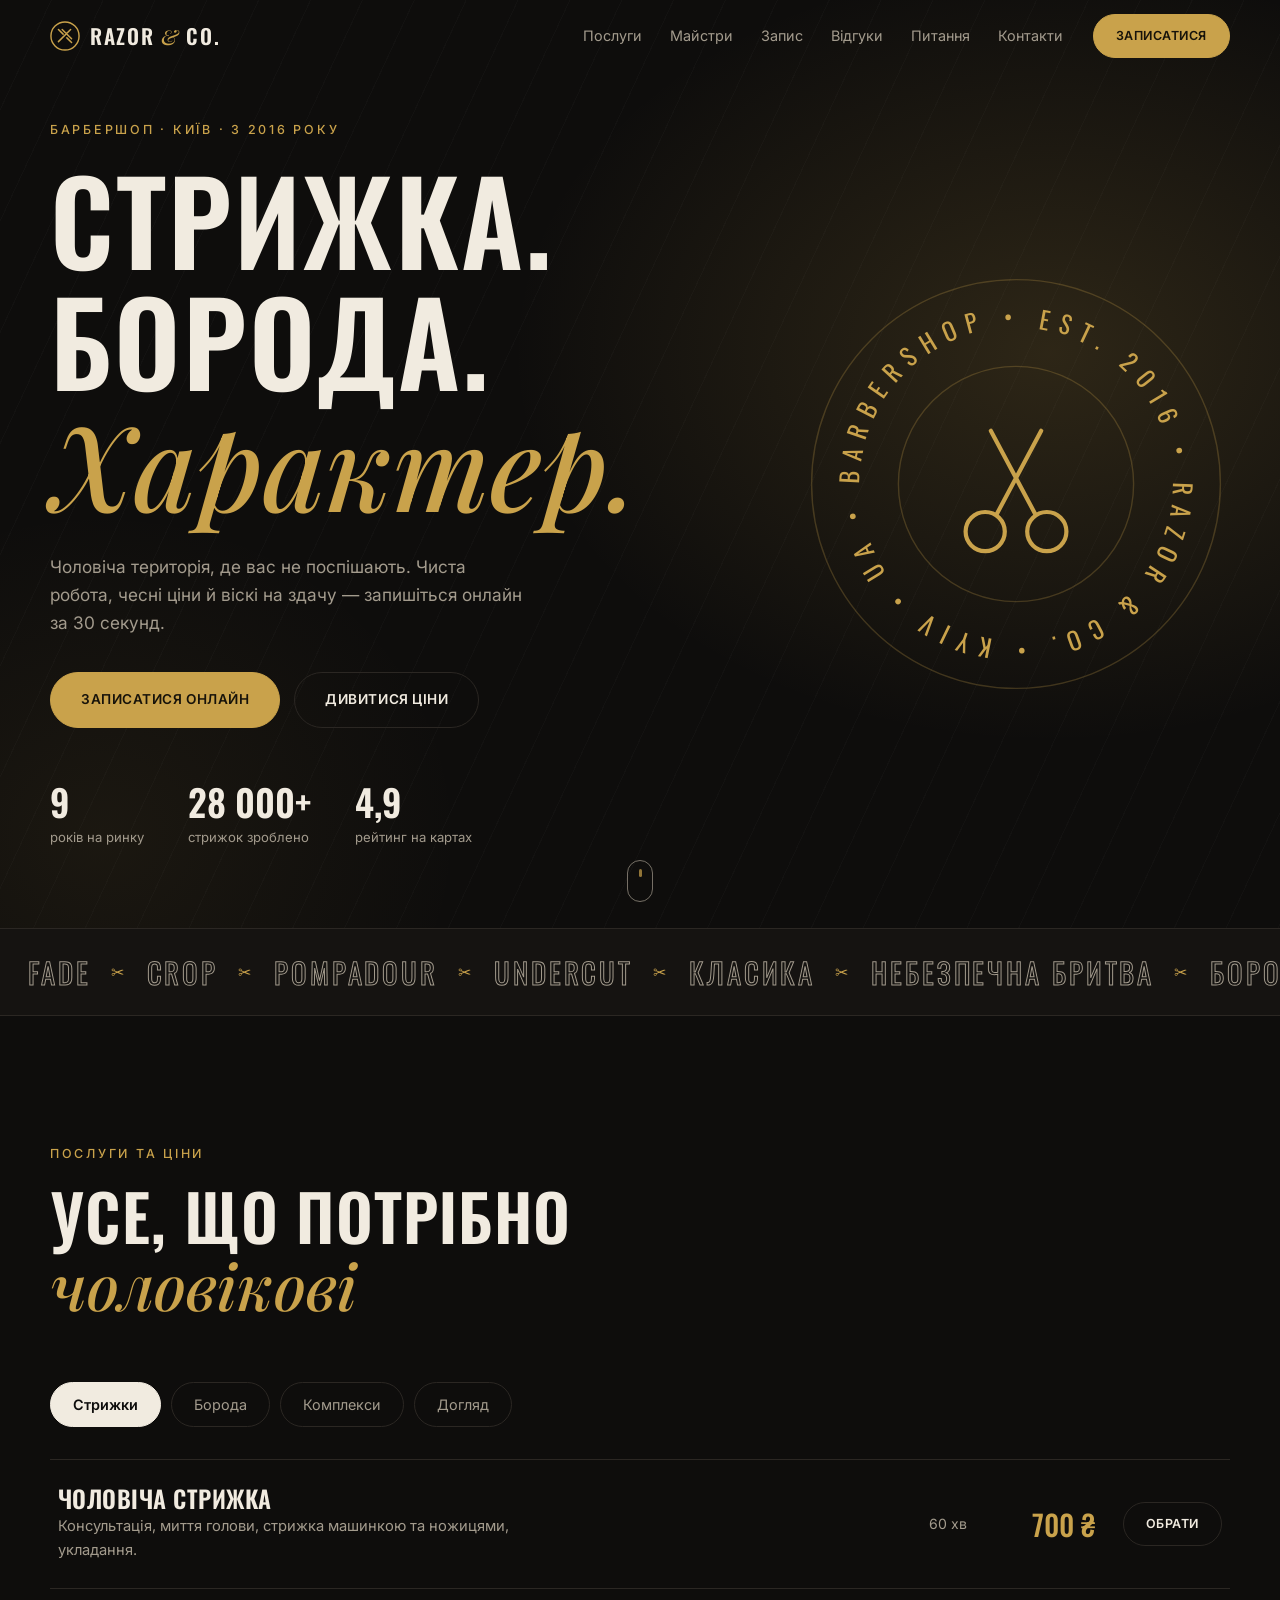
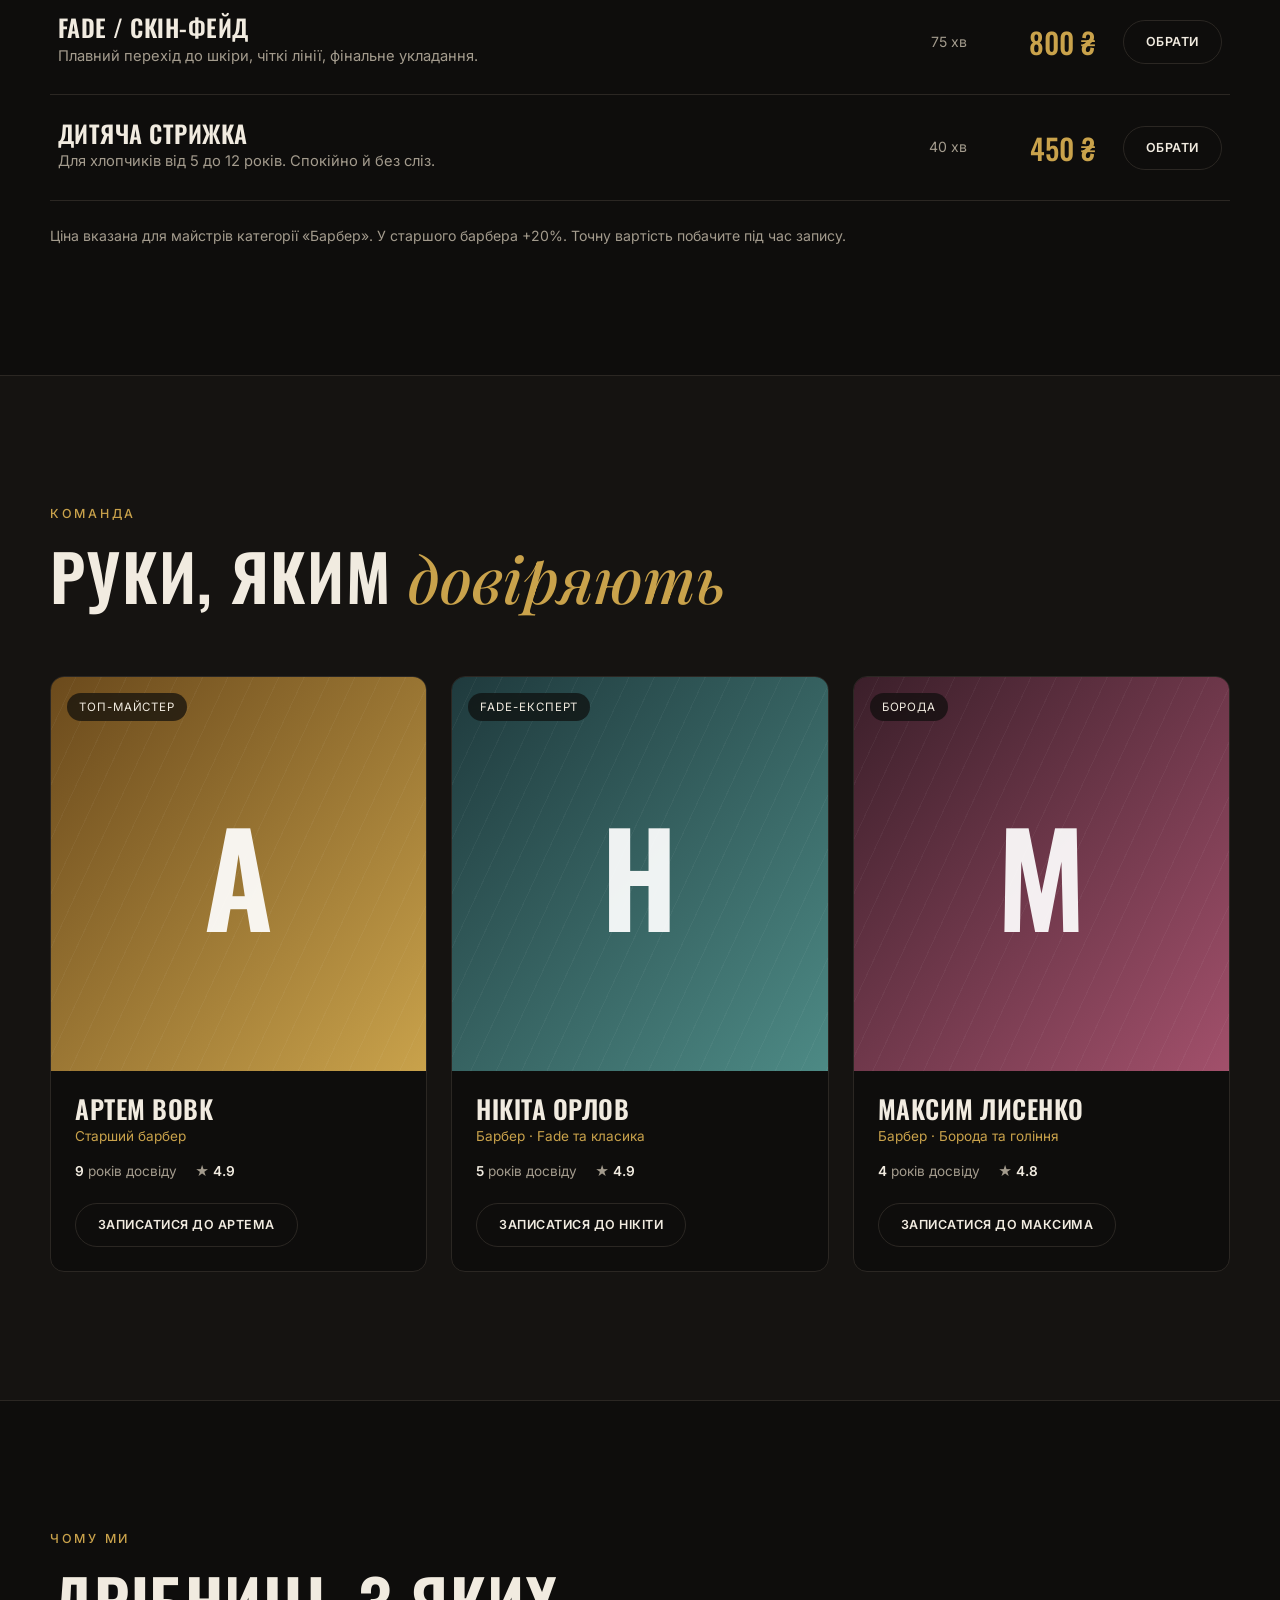
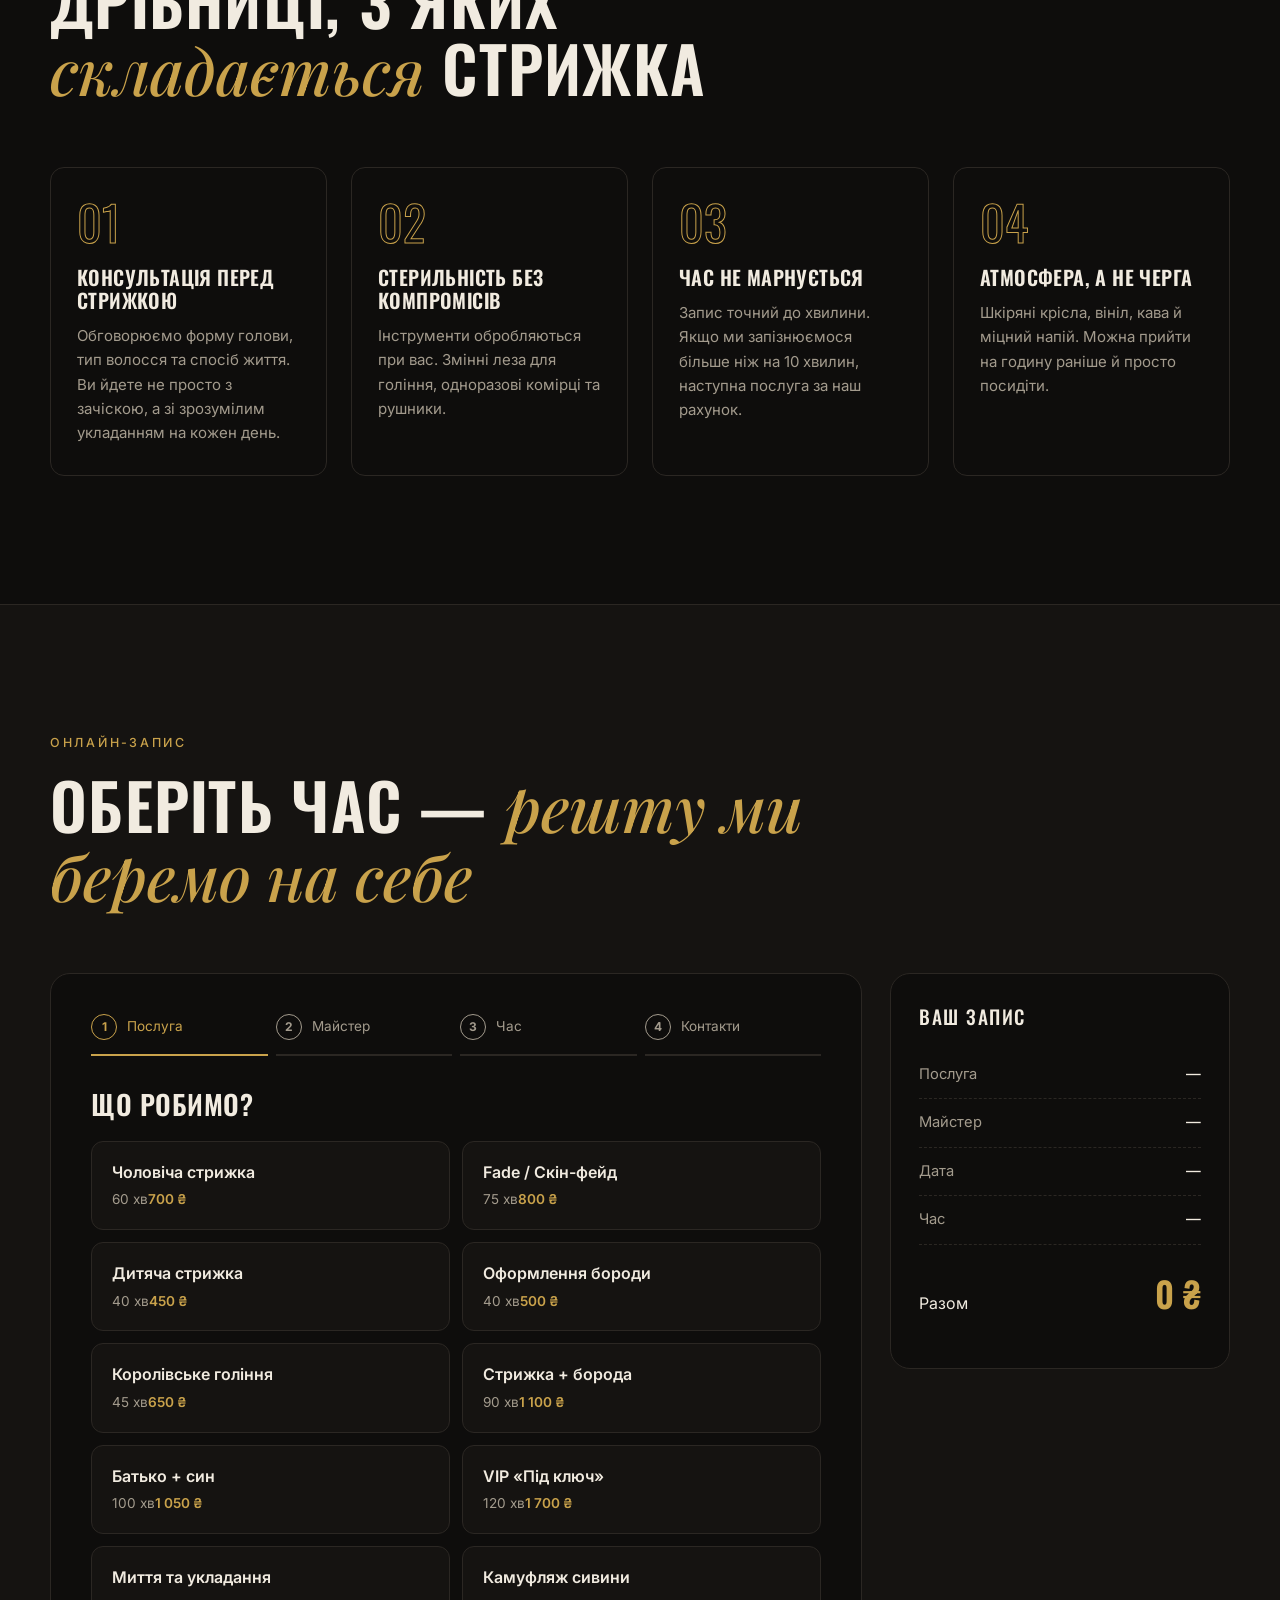
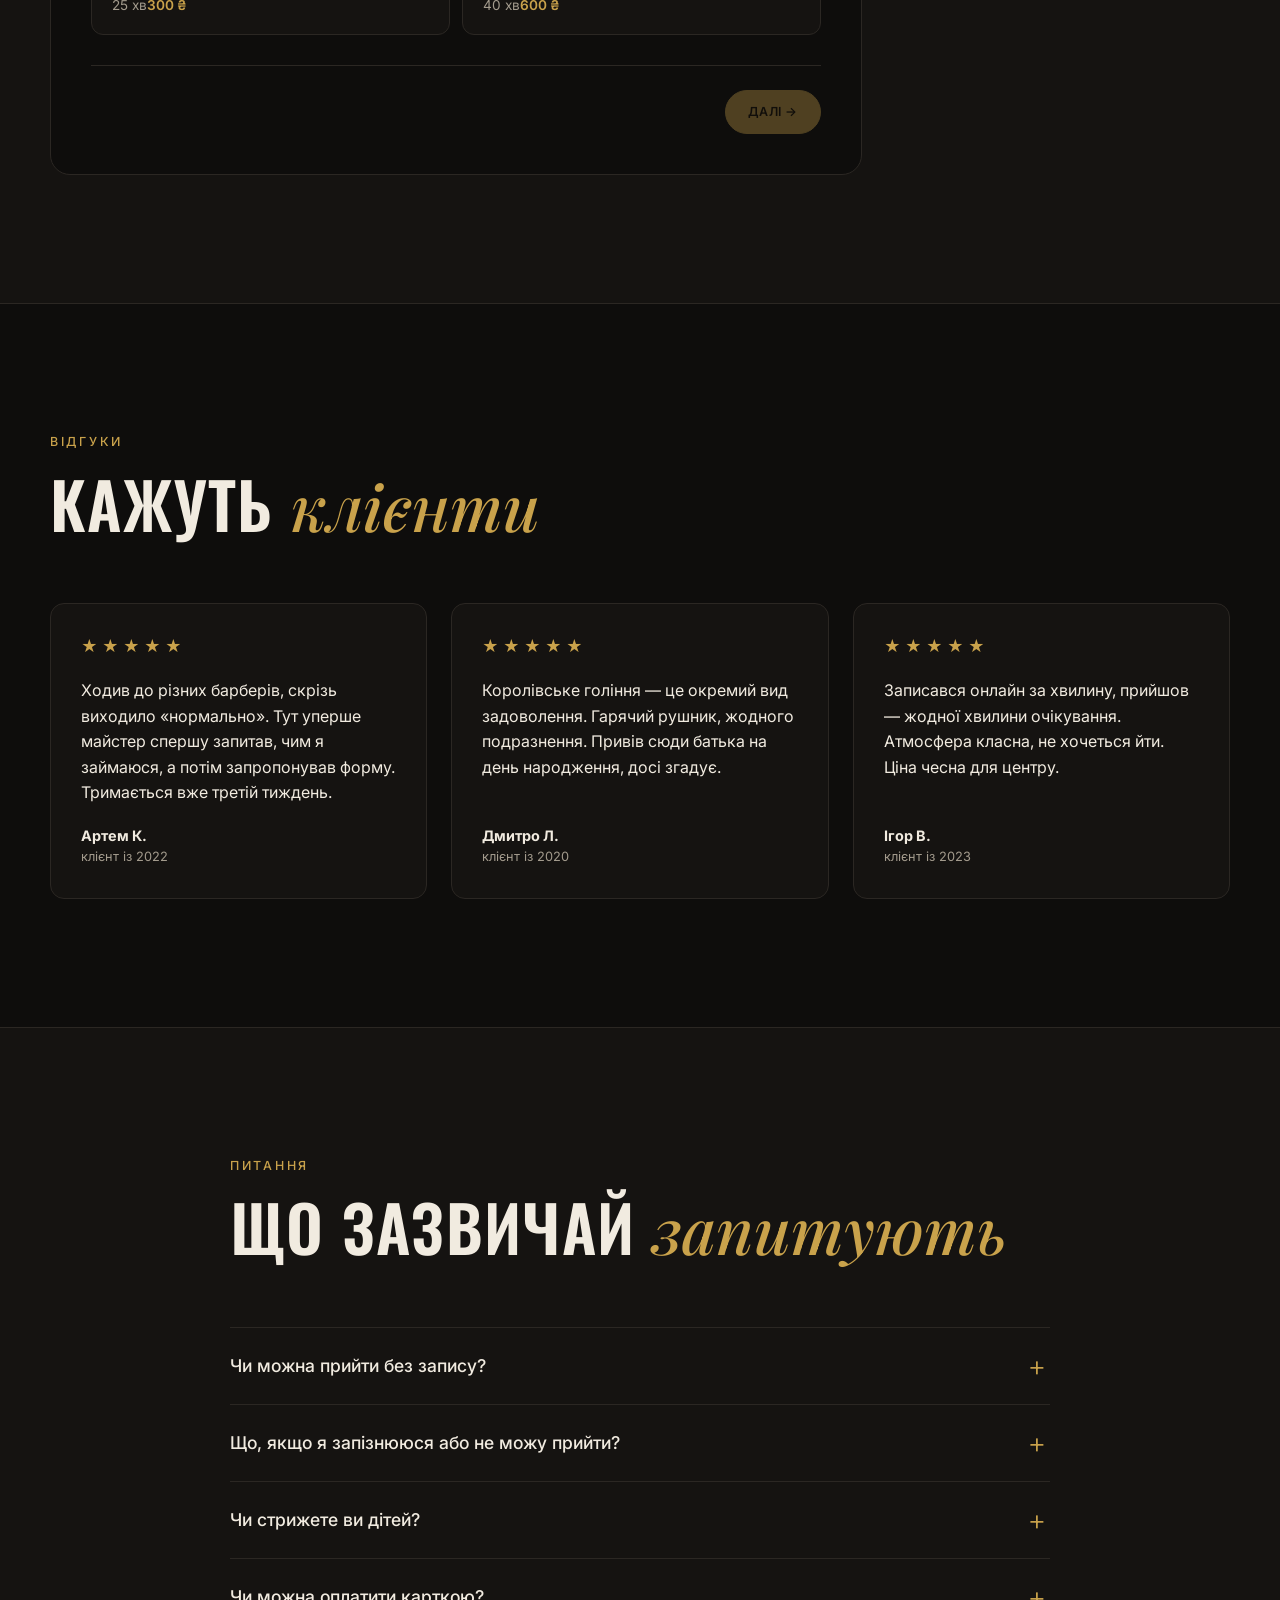
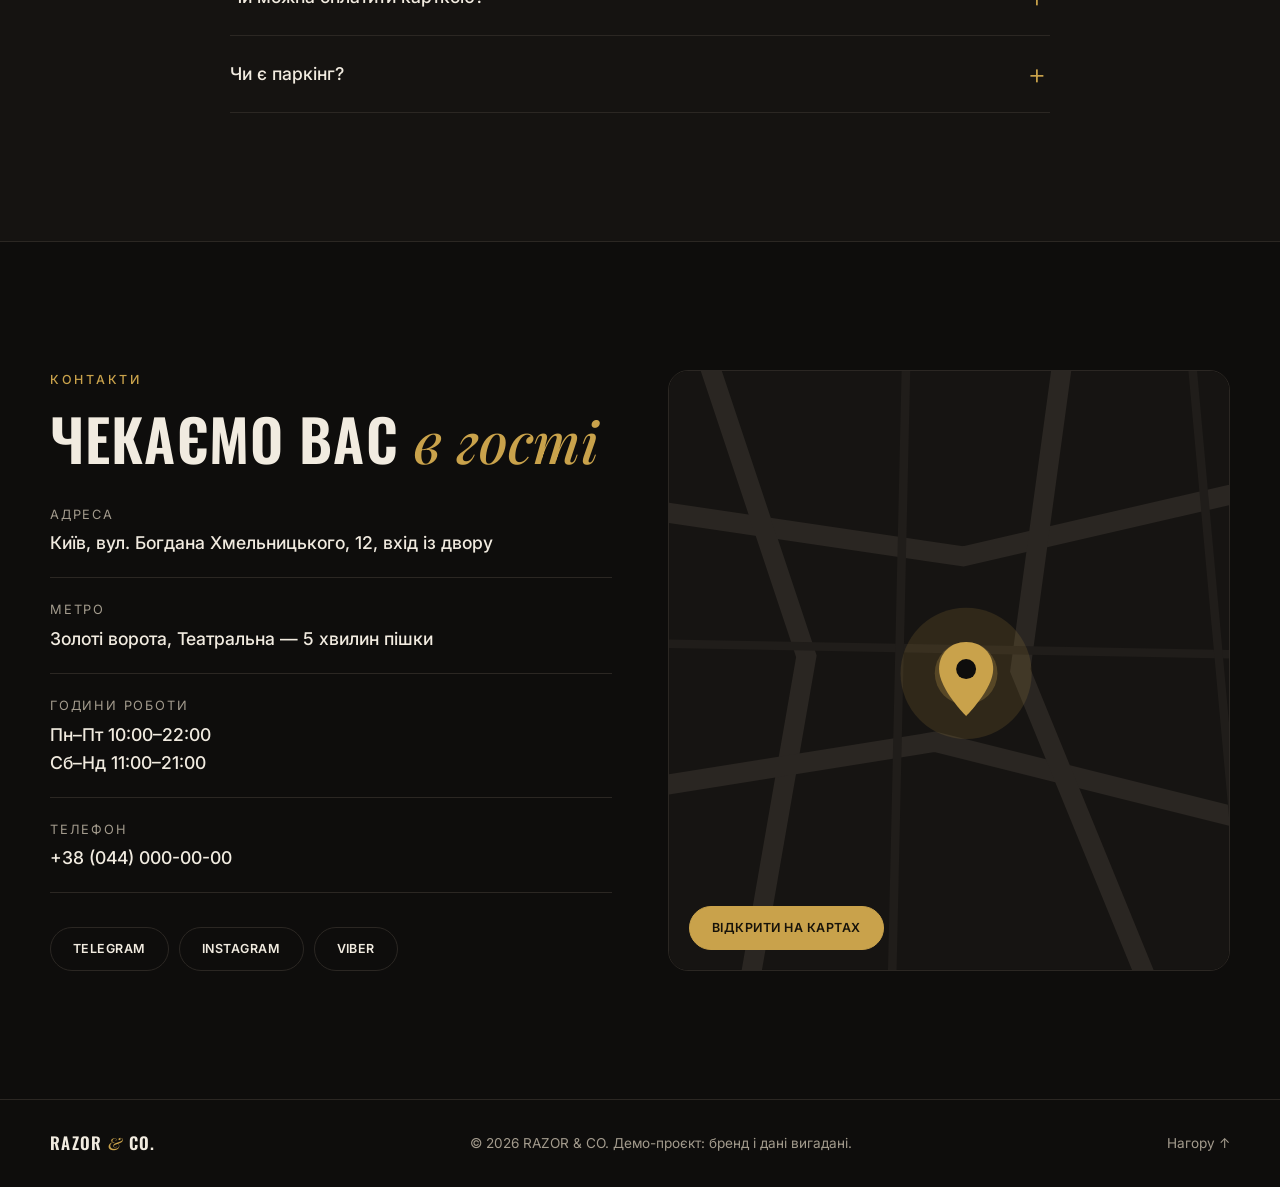
==== barbershop/index.html @ 5d08f430 "Add RAZOR & CO. barbershop landing and Pages deploy workflow Co-Authored-By: Claude Sonnet 5.5 <nore" ====
<!doctype html>
<html lang="uk">
<head>
  <meta charset="utf-8">
  <meta name="viewport" content="width=device-width, initial-scale=1">
  <title>RAZOR & CO. — барбершоп у центрі Києва</title>
  <meta name="description" content="Барбершоп RAZOR & CO.: чоловічі стрижки, оформлення бороди, королівське гоління. Онлайн-запис за 30 секунд.">
  <meta name="theme-color" content="#0e0d0c">
  <link rel="icon" href="data:image/svg+xml,<svg xmlns='http://www.w3.org/2000/svg' viewBox='0 0 64 64'><rect width='64' height='64' rx='14' fill='%230e0d0c'/><text x='32' y='44' font-size='34' font-family='Georgia' font-weight='700' text-anchor='middle' fill='%23c9a24b'>R</text></svg>">
  <link rel="preconnect" href="https://fonts.googleapis.com">
  <link rel="preconnect" href="https://fonts.gstatic.com" crossorigin>
  <link href="https://fonts.googleapis.com/css2?family=Inter:wght@400;500;600&family=Oswald:wght@400;500;600;700&family=Playfair+Display:ital,wght@1,500;1,600&display=swap" rel="stylesheet">
  <script>document.documentElement.classList.add('js')</script>
  <link rel="stylesheet" href="css/style.css">
</head>
<body>

<header class="header" id="header">
  <div class="container header__inner">
    <a href="#top" class="logo" aria-label="RAZOR & CO.">
      <svg viewBox="0 0 32 32" width="30" height="30" aria-hidden="true"><circle cx="16" cy="16" r="15" fill="none" stroke="currentColor" stroke-width="1.5"/><path d="M9 22 22 9M13 9l10 10M9 9l5 5m4 4 5 5" stroke="currentColor" stroke-width="1.6" stroke-linecap="round" fill="none"/></svg>
      <span>RAZOR <i>&</i> CO.</span>
    </a>
    <nav class="nav" id="nav" aria-label="Основне меню">
      <a href="#services">Послуги</a>
      <a href="#masters">Майстри</a>
      <a href="#booking">Запис</a>
      <a href="#reviews">Відгуки</a>
      <a href="#faq">Питання</a>
      <a href="#contacts">Контакти</a>
    </nav>
    <a href="#booking" class="btn btn--small header__cta">Записатися</a>
    <button class="burger" id="burger" aria-label="Відкрити меню" aria-expanded="false"><span></span><span></span></button>
  </div>
</header>

<main id="top">

  <!-- HERO -->
  <section class="hero">
    <div class="hero__bg" aria-hidden="true"></div>
    <div class="container hero__inner">
      <div class="hero__text">
        <p class="eyebrow reveal">Барбершоп · Київ · з 2016 року</p>
        <h1 class="reveal">
          Стрижка.<br>
          Борода.<br>
          <em>Характер.</em>
        </h1>
        <p class="hero__lead reveal">Чоловіча територія, де вас не поспішають. Чиста робота, чесні ціни й віскі на здачу — запишіться онлайн за 30 секунд.</p>
        <div class="hero__actions reveal">
          <a href="#booking" class="btn">Записатися онлайн</a>
          <a href="#services" class="btn btn--ghost">Дивитися ціни</a>
        </div>
        <ul class="hero__stats reveal">
          <li><b data-count="9">0</b><span>років на ринку</span></li>
          <li><b data-count="28000" data-plus>0</b><span>стрижок зроблено</span></li>
          <li><b data-count="4.9" data-decimals="1">0</b><span>рейтинг на картах</span></li>
        </ul>
      </div>

      <div class="hero__art reveal" aria-hidden="true">
        <svg class="badge" viewBox="0 0 300 300">
          <defs>
            <path id="circ" d="M150,150 m-112,0 a112,112 0 1,1 224,0 a112,112 0 1,1 -224,0"/>
          </defs>
          <circle cx="150" cy="150" r="146" fill="none" stroke="currentColor" stroke-opacity=".25"/>
          <circle cx="150" cy="150" r="84" fill="none" stroke="currentColor" stroke-opacity=".25"/>
          <text class="badge__text"><textPath href="#circ" startOffset="0" textLength="698" lengthAdjust="spacing">BARBERSHOP • EST. 2016 • RAZOR &amp; CO. • KYIV • UA •&#160;</textPath></text>
          <g class="badge__icon" stroke="currentColor" stroke-width="3" stroke-linecap="round" fill="none">
            <circle cx="128" cy="184" r="14"/><circle cx="172" cy="184" r="14"/>
            <path d="M136 172 168 112M164 172 132 112"/>
          </g>
        </svg>
      </div>
    </div>
    <a href="#services" class="scroll-hint" aria-label="Прокрутити вниз"><span></span></a>
  </section>

  <!-- MARQUEE -->
  <div class="marquee" aria-hidden="true">
    <div class="marquee__track">
      <span>Fade</span><span>Crop</span><span>Pompadour</span><span>Undercut</span><span>Класика</span><span>Небезпечна бритва</span><span>Борода</span><span>Fade</span><span>Crop</span><span>Pompadour</span><span>Undercut</span><span>Класика</span><span>Небезпечна бритва</span><span>Борода</span>
    </div>
  </div>

  <!-- SERVICES -->
  <section class="section" id="services">
    <div class="container">
      <header class="section__head reveal">
        <p class="eyebrow">Послуги та ціни</p>
        <h2>Усе, що потрібно <em>чоловікові</em></h2>
      </header>

      <div class="tabs reveal" role="tablist" id="tabs"></div>
      <ul class="price-list reveal" id="priceList"></ul>
      <p class="note reveal">Ціна вказана для майстрів категорії «Барбер». У старшого барбера +20%. Точну вартість побачите під час запису.</p>
    </div>
  </section>

  <!-- MASTERS -->
  <section class="section section--alt" id="masters">
    <div class="container">
      <header class="section__head reveal">
        <p class="eyebrow">Команда</p>
        <h2>Руки, яким <em>довіряють</em></h2>
      </header>
      <div class="masters" id="mastersGrid"></div>
    </div>
  </section>

  <!-- WHY -->
  <section class="section">
    <div class="container">
      <header class="section__head reveal">
        <p class="eyebrow">Чому ми</p>
        <h2>Дрібниці, з яких <em>складається</em> стрижка</h2>
      </header>
      <div class="features">
        <article class="feature reveal">
          <span class="feature__num">01</span>
          <h3>Консультація перед стрижкою</h3>
          <p>Обговорюємо форму голови, тип волосся та спосіб життя. Ви йдете не просто з зачіскою, а зі зрозумілим укладанням на кожен день.</p>
        </article>
        <article class="feature reveal">
          <span class="feature__num">02</span>
          <h3>Стерильність без компромісів</h3>
          <p>Інструменти обробляються при вас. Змінні леза для гоління, одноразові комірці та рушники.</p>
        </article>
        <article class="feature reveal">
          <span class="feature__num">03</span>
          <h3>Час не марнується</h3>
          <p>Запис точний до хвилини. Якщо ми запізнюємося більше ніж на 10 хвилин, наступна послуга за наш рахунок.</p>
        </article>
        <article class="feature reveal">
          <span class="feature__num">04</span>
          <h3>Атмосфера, а не черга</h3>
          <p>Шкіряні крісла, вініл, кава й міцний напій. Можна прийти на годину раніше й просто посидіти.</p>
        </article>
      </div>
    </div>
  </section>

  <!-- BOOKING -->
  <section class="section section--alt" id="booking">
    <div class="container">
      <header class="section__head reveal">
        <p class="eyebrow">Онлайн-запис</p>
        <h2>Оберіть час — <em>решту ми беремо на себе</em></h2>
      </header>

      <div class="booking reveal">
        <div class="booking__main">
          <ol class="steps" id="steps">
            <li data-step="1" class="is-active"><b>1</b><span>Послуга</span></li>
            <li data-step="2"><b>2</b><span>Майстер</span></li>
            <li data-step="3"><b>3</b><span>Час</span></li>
            <li data-step="4"><b>4</b><span>Контакти</span></li>
          </ol>

          <div class="panel is-active" data-panel="1">
            <h3>Що робимо?</h3>
            <div class="choice-grid" id="bkServices"></div>
          </div>

          <div class="panel" data-panel="2">
            <h3>Оберіть майстра</h3>
            <div class="choice-grid" id="bkMasters"></div>
          </div>

          <div class="panel" data-panel="3">
            <h3>Коли вам зручно?</h3>
            <div class="dates" id="bkDates"></div>
            <div class="slots" id="bkSlots"></div>
          </div>

          <div class="panel" data-panel="4">
            <h3>Як із вами зв'язатися?</h3>
            <form id="bkForm" class="form" novalidate>
              <label>Ім'я
                <input type="text" name="name" placeholder="Як до вас звертатися" autocomplete="given-name" required>
                <small class="err">Введіть ім'я</small>
              </label>
              <label>Телефон
                <input type="tel" name="phone" placeholder="+380 (__) ___-__-__" autocomplete="tel" inputmode="tel" required>
                <small class="err">Введіть телефон повністю</small>
              </label>
              <label>Коментар <span class="opt">необов'язково</span>
                <textarea name="comment" rows="2" placeholder="Наприклад: хочу як на фото, покажу на місці"></textarea>
              </label>
              <label class="check">
                <input type="checkbox" name="agree" required>
                <span>Погоджуюся на обробку персональних даних</span>
              </label>
              <small class="err err--agree">Потрібна згода, щоб записати вас</small>
              <button type="submit" class="btn btn--full">Підтвердити запис</button>
            </form>
          </div>

          <div class="panel" data-panel="5">
            <div class="success">
              <svg viewBox="0 0 52 52" width="72" height="72" aria-hidden="true"><circle cx="26" cy="26" r="24" fill="none" stroke="currentColor" stroke-width="2"/><path d="M15 27l8 8 14-17" fill="none" stroke="currentColor" stroke-width="3" stroke-linecap="round" stroke-linejoin="round"/></svg>
              <h3>Ви записані!</h3>
              <p id="successText"></p>
              <p class="note">Це демо-версія: дані нікуди не надсилаються.</p>
              <button class="btn btn--ghost" id="bkReset">Записати ще когось</button>
            </div>
          </div>

          <div class="booking__nav" id="bkNav">
            <button class="btn btn--ghost btn--small" id="bkBack" type="button">← Назад</button>
            <button class="btn btn--small" id="bkNext" type="button" disabled>Далі →</button>
          </div>
        </div>

        <aside class="summary" aria-live="polite">
          <h4>Ваш запис</h4>
          <dl>
            <div><dt>Послуга</dt><dd id="sumService">—</dd></div>
            <div><dt>Майстер</dt><dd id="sumMaster">—</dd></div>
            <div><dt>Дата</dt><dd id="sumDate">—</dd></div>
            <div><dt>Час</dt><dd id="sumTime">—</dd></div>
          </dl>
          <div class="summary__total"><span>Разом</span><b id="sumPrice">0 ₴</b></div>
          <p class="summary__dur" id="sumDur"></p>
        </aside>
      </div>
    </div>
  </section>

  <!-- REVIEWS -->
  <section class="section" id="reviews">
    <div class="container">
      <header class="section__head reveal">
        <p class="eyebrow">Відгуки</p>
        <h2>Кажуть <em>клієнти</em></h2>
      </header>
      <div class="reviews">
        <figure class="review reveal">
          <div class="stars" aria-label="5 з 5">★★★★★</div>
          <blockquote>Ходив до різних барберів, скрізь виходило «нормально». Тут уперше майстер спершу запитав, чим я займаюся, а потім запропонував форму. Тримається вже третій тиждень.</blockquote>
          <figcaption><b>Артем К.</b><span>клієнт із 2022</span></figcaption>
        </figure>
        <figure class="review reveal">
          <div class="stars" aria-label="5 з 5">★★★★★</div>
          <blockquote>Королівське гоління — це окремий вид задоволення. Гарячий рушник, жодного подразнення. Привів сюди батька на день народження, досі згадує.</blockquote>
          <figcaption><b>Дмитро Л.</b><span>клієнт із 2020</span></figcaption>
        </figure>
        <figure class="review reveal">
          <div class="stars" aria-label="5 з 5">★★★★★</div>
          <blockquote>Записався онлайн за хвилину, прийшов — жодної хвилини очікування. Атмосфера класна, не хочеться йти. Ціна чесна для центру.</blockquote>
          <figcaption><b>Ігор В.</b><span>клієнт із 2023</span></figcaption>
        </figure>
      </div>
    </div>
  </section>

  <!-- FAQ -->
  <section class="section section--alt" id="faq">
    <div class="container container--narrow">
      <header class="section__head reveal">
        <p class="eyebrow">Питання</p>
        <h2>Що зазвичай <em>запитують</em></h2>
      </header>
      <div class="faq reveal">
        <details>
          <summary>Чи можна прийти без запису?</summary>
          <p>Можна, якщо є вільне вікно. Але ввечері та на вихідних місця розбирають за 2–3 дні, тому краще записатися заздалегідь.</p>
        </details>
        <details>
          <summary>Що, якщо я запізнююся або не можу прийти?</summary>
          <p>Попередьте нас за 3 години, і ми перенесемо запис без штрафів. У разі запізнення понад 15 хвилин час може скоротитися.</p>
        </details>
        <details>
          <summary>Чи стрижете ви дітей?</summary>
          <p>Так, від 5 років. Дитяча стрижка — 450 ₴, майстри вміють знаходити підхід навіть до найнепосидючіших.</p>
        </details>
        <details>
          <summary>Чи можна оплатити карткою?</summary>
          <p>Так, приймаємо картки, Apple Pay, Google Pay і готівку. Чайові можна залишити майстру переказом на картку.</p>
        </details>
        <details>
          <summary>Чи є паркінг?</summary>
          <p>У дворі будинку є гостьові місця, а за 3 хвилини пішки — міська парковка.</p>
        </details>
      </div>
    </div>
  </section>

  <!-- CONTACTS -->
  <section class="section" id="contacts">
    <div class="container contacts">
      <div class="contacts__info reveal">
        <p class="eyebrow">Контакти</p>
        <h2>Чекаємо вас <em>в гості</em></h2>
        <ul class="contact-list">
          <li><span>Адреса</span><b>Київ, вул. Богдана Хмельницького, 12, вхід із двору</b></li>
          <li><span>Метро</span><b>Золоті ворота, Театральна — 5 хвилин пішки</b></li>
          <li><span>Години роботи</span><b>Пн–Пт 10:00–22:00<br>Сб–Нд 11:00–21:00</b></li>
          <li><span>Телефон</span><b><a href="tel:+380440000000">+38 (044) 000-00-00</a></b></li>
        </ul>
        <div class="socials">
          <a href="#" class="btn btn--ghost btn--small">Telegram</a>
          <a href="#" class="btn btn--ghost btn--small">Instagram</a>
          <a href="#" class="btn btn--ghost btn--small">Viber</a>
        </div>
      </div>
      <div class="map reveal" aria-hidden="true">
        <svg viewBox="0 0 500 420" preserveAspectRatio="xMidYMid slice">
          <rect width="500" height="420" fill="#161412"/>
          <g stroke="#2a2622" stroke-width="14" fill="none" stroke-linecap="round">
            <path d="M-10 90 260 130 520 70"/>
            <path d="M80 -10 150 200 110 430"/>
            <path d="M-10 300 240 260 520 330"/>
            <path d="M330 -10 300 210 390 430"/>
          </g>
          <g stroke="#201d1a" stroke-width="6" fill="none" stroke-linecap="round">
            <path d="M-10 190 520 200"/><path d="M220 -10 210 430"/><path d="M420 -10 460 430"/>
          </g>
          <circle cx="262" cy="212" r="46" fill="#c9a24b" fill-opacity=".14"/>
          <circle cx="262" cy="212" r="22" fill="#c9a24b" fill-opacity=".25" class="pulse"/>
          <path d="M262 190c-11 0-19 8-19 19 0 14 19 33 19 33s19-19 19-33c0-11-8-19-19-19Z" fill="#c9a24b"/>
          <circle cx="262" cy="209" r="7" fill="#0e0d0c"/>
        </svg>
        <a class="map__btn btn btn--small" target="_blank" rel="noopener" href="https://www.google.com/maps/search/?api=1&query=%D0%9A%D0%B8%D1%97%D0%B2%2C+%D0%B2%D1%83%D0%BB.+%D0%91%D0%BE%D0%B3%D0%B4%D0%B0%D0%BD%D0%B0+%D0%A5%D0%BC%D0%B5%D0%BB%D1%8C%D0%BD%D0%B8%D1%86%D1%8C%D0%BA%D0%BE%D0%B3%D0%BE+12">Відкрити на картах</a>
      </div>
    </div>
  </section>
</main>

<footer class="footer">
  <div class="container footer__inner">
    <span class="logo logo--sm"><span>RAZOR <i>&</i> CO.</span></span>
    <p>© <span id="year"></span> RAZOR & CO. Демо-проєкт: бренд і дані вигадані.</p>
    <a href="#top">Нагору ↑</a>
  </div>
</footer>

<script src="js/main.js"></script>
</body>
</html>
---- barbershop/css/style.css ----
:root {
  --bg: #0e0d0c;
  --bg-2: #151311;
  --bg-3: #1c1916;
  --line: #2b2723;
  --text: #f1ebe0;
  --muted: #a39b8d;
  --gold: #c9a24b;
  --gold-2: #e2c27a;
  --danger: #e5675b;
  --radius: 14px;
  --ff-head: 'Oswald', 'Arial Narrow', Impact, sans-serif;
  --ff-body: 'Inter', system-ui, -apple-system, 'Segoe UI', sans-serif;
  --ff-accent: 'Playfair Display', Georgia, serif;
  --ease: cubic-bezier(.2, .7, .2, 1);
}

*, *::before, *::after { box-sizing: border-box; }
html { scroll-behavior: smooth; scroll-padding-top: 80px; }
body {
  margin: 0;
  background: var(--bg);
  color: var(--text);
  font: 16px/1.6 var(--ff-body);
  -webkit-font-smoothing: antialiased;
  overflow-x: hidden;
}
img, svg { display: block; max-width: 100%; }
a { color: inherit; text-decoration: none; }
button { font: inherit; color: inherit; cursor: pointer; }
ul, ol { list-style: none; margin: 0; padding: 0; }
h1, h2, h3, h4, p, dl, dd, figure, blockquote { margin: 0; }

.container { width: min(1180px, 100% - 40px); margin-inline: auto; }
.container--narrow { width: min(820px, 100% - 40px); }

h1, h2, h3 { font-family: var(--ff-head); font-weight: 600; text-transform: uppercase; letter-spacing: .02em; line-height: 1.05; }
em { font-family: var(--ff-accent); font-style: italic; font-weight: 500; text-transform: none; color: var(--gold); letter-spacing: 0; }

.eyebrow { color: var(--gold); text-transform: uppercase; letter-spacing: .22em; font-size: .78rem; font-weight: 500; margin-bottom: 18px; }
.note { color: var(--muted); font-size: .88rem; margin-top: 24px; }

/* ---------- Buttons ---------- */
.btn {
  display: inline-flex; align-items: center; justify-content: center; gap: 8px;
  padding: 16px 30px; border-radius: 999px; border: 1px solid var(--gold);
  background: var(--gold); color: #17130a; font-weight: 600; letter-spacing: .04em;
  text-transform: uppercase; font-size: .85rem;
  transition: transform .3s var(--ease), background .3s, color .3s, box-shadow .3s;
}
.btn:hover { transform: translateY(-2px); background: var(--gold-2); box-shadow: 0 10px 30px -10px rgba(201, 162, 75, .6); }
.btn:disabled { opacity: .35; pointer-events: none; }
.btn--ghost { background: transparent; color: var(--text); border-color: var(--line); }
.btn--ghost:hover { background: transparent; border-color: var(--gold); color: var(--gold); box-shadow: none; }
.btn--small { padding: 11px 22px; font-size: .78rem; }
.btn--full { width: 100%; }

/* ---------- Header ---------- */
.header { position: fixed; inset: 0 0 auto 0; z-index: 50; transition: background .3s, backdrop-filter .3s, border-color .3s; border-bottom: 1px solid transparent; }
.header.is-scrolled { background: rgba(14, 13, 12, .82); backdrop-filter: blur(14px); border-color: var(--line); }
.header__inner { display: flex; align-items: center; gap: 30px; height: 72px; }
.logo { display: inline-flex; align-items: center; gap: 10px; font-family: var(--ff-head); font-weight: 600; font-size: 1.3rem; letter-spacing: .08em; color: var(--text); }
.logo svg { color: var(--gold); }
.logo i { font-family: var(--ff-accent); color: var(--gold); font-weight: 500; }
.logo--sm { font-size: 1.05rem; }
.nav { display: flex; gap: 28px; margin-left: auto; }
.nav a { font-size: .9rem; color: var(--muted); position: relative; transition: color .25s; }
.nav a::after { content: ''; position: absolute; left: 0; bottom: -6px; height: 1px; width: 0; background: var(--gold); transition: width .3s var(--ease); }
.nav a:hover { color: var(--text); }
.nav a:hover::after { width: 100%; }
.burger { display: none; width: 44px; height: 44px; background: none; border: 1px solid var(--line); border-radius: 50%; position: relative; }
.burger span { position: absolute; left: 13px; right: 13px; height: 1.5px; background: var(--text); transition: transform .3s var(--ease), top .3s var(--ease); }
.burger span:nth-child(1) { top: 18px; }
.burger span:nth-child(2) { top: 25px; }
.burger[aria-expanded="true"] span:nth-child(1) { top: 21px; transform: rotate(45deg); }
.burger[aria-expanded="true"] span:nth-child(2) { top: 21px; transform: rotate(-45deg); }

/* ---------- Hero ---------- */
.hero { position: relative; min-height: 100svh; display: flex; align-items: center; padding: 120px 0 80px; overflow: hidden; }
.hero__bg {
  position: absolute; inset: 0; z-index: 0;
  background:
    radial-gradient(60% 60% at 82% 38%, rgba(201, 162, 75, .17), transparent 70%),
    radial-gradient(40% 50% at 8% 90%, rgba(201, 162, 75, .07), transparent 70%),
    repeating-linear-gradient(115deg, transparent 0 46px, rgba(255, 255, 255, .018) 46px 47px);
}
.hero__inner { position: relative; z-index: 1; display: grid; grid-template-columns: 1.25fr .75fr; align-items: center; gap: 40px; }
.hero h1 { font-size: clamp(3.4rem, 9vw, 8rem); margin-bottom: 28px; }
.hero h1 em { font-size: 1.02em; }
.hero__lead { max-width: 480px; color: var(--muted); font-size: 1.08rem; margin-bottom: 36px; }
.hero__actions { display: flex; flex-wrap: wrap; gap: 14px; margin-bottom: 56px; }
.hero__stats { display: flex; gap: 44px; flex-wrap: wrap; }
.hero__stats li { display: flex; flex-direction: column; }
.hero__stats b { font-family: var(--ff-head); font-size: 2.3rem; font-weight: 600; color: var(--text); line-height: 1; }
.hero__stats span { font-size: .82rem; color: var(--muted); margin-top: 6px; }

.hero__art { display: grid; place-items: center; color: var(--gold); }
.badge { width: min(420px, 100%); animation: spin 28s linear infinite; }
.badge__text { font-family: var(--ff-head); font-size: 17.5px; letter-spacing: .14em; fill: currentColor; }
.badge__icon { transform-origin: 150px 150px; animation: spin 28s linear infinite reverse; }
@keyframes spin { to { transform: rotate(360deg); } }

.scroll-hint { position: absolute; left: 50%; bottom: 26px; width: 26px; height: 42px; border: 1.5px solid var(--muted); border-radius: 14px; transform: translateX(-50%); opacity: .7; z-index: 1; }
.scroll-hint span { position: absolute; left: 50%; top: 8px; width: 3px; height: 8px; margin-left: -1.5px; background: var(--gold); border-radius: 2px; animation: wheel 1.8s var(--ease) infinite; }
@keyframes wheel { 0% { opacity: 0; transform: translateY(0); } 30% { opacity: 1; } 100% { opacity: 0; transform: translateY(14px); } }

/* ---------- Marquee ---------- */
.marquee { border-block: 1px solid var(--line); background: var(--bg-2); overflow: hidden; padding: 20px 0; }
.marquee__track { display: flex; width: max-content; animation: marquee 32s linear infinite; }
.marquee span { font-family: var(--ff-head); text-transform: uppercase; font-size: 1.8rem; letter-spacing: .1em; color: transparent; -webkit-text-stroke: 1px var(--muted); padding-inline: 28px; position: relative; white-space: nowrap; }
.marquee span::after { content: '✂'; position: absolute; right: -8px; top: 50%; transform: translateY(-50%); font-size: 1rem; color: var(--gold); -webkit-text-stroke: 0; }
@keyframes marquee { to { transform: translateX(-50%); } }

/* ---------- Sections ---------- */
.section { padding: clamp(70px, 10vw, 130px) 0; }
.section--alt { background: var(--bg-2); border-block: 1px solid var(--line); }
.section__head { margin-bottom: clamp(36px, 5vw, 64px); }
.section__head h2 { font-size: clamp(2.2rem, 5vw, 4rem); max-width: 820px; }

/* ---------- Services ---------- */
.tabs { display: flex; flex-wrap: wrap; gap: 10px; margin-bottom: 32px; }
.tab { padding: 10px 22px; border-radius: 999px; border: 1px solid var(--line); background: transparent; font-size: .9rem; color: var(--muted); transition: all .25s; }
.tab:hover { color: var(--text); border-color: var(--muted); }
.tab.is-active { background: var(--text); border-color: var(--text); color: var(--bg); font-weight: 600; }

.price-list { border-top: 1px solid var(--line); }
.price-item { display: grid; grid-template-columns: 1fr auto auto auto; gap: 28px; align-items: center; padding: 26px 8px; border-bottom: 1px solid var(--line); transition: background .3s, padding .3s var(--ease); animation: fadeUp .5s var(--ease) both; }
.price-item:hover { background: var(--bg-2); padding-inline: 22px; }
.price-item h3 { font-size: 1.5rem; margin-bottom: 4px; }
.price-item p { color: var(--muted); font-size: .92rem; max-width: 520px; }
.price-item__dur { color: var(--muted); font-size: .88rem; white-space: nowrap; }
.price-item__price { font-family: var(--ff-head); font-size: 1.8rem; font-weight: 500; color: var(--gold); white-space: nowrap; min-width: 100px; text-align: right; }
@keyframes fadeUp { from { opacity: 0; transform: translateY(14px); } to { opacity: 1; transform: none; } }

/* ---------- Masters ---------- */
.masters { display: grid; grid-template-columns: repeat(3, 1fr); gap: 24px; }
.master { background: var(--bg); border: 1px solid var(--line); border-radius: var(--radius); overflow: hidden; transition: transform .4s var(--ease), border-color .3s; }
.master:hover { transform: translateY(-6px); border-color: var(--gold); }
.master__photo { aspect-ratio: 4/4.2; position: relative; display: grid; place-items: center; overflow: hidden; }
.master__photo::before { content: ''; position: absolute; inset: 0; background: var(--grad); }
.master__photo::after { content: ''; position: absolute; inset: 0; background: repeating-linear-gradient(115deg, transparent 0 22px, rgba(255, 255, 255, .04) 22px 23px); }
.master__mono { position: relative; z-index: 1; font-family: var(--ff-head); font-size: 8rem; font-weight: 600; color: rgba(255, 255, 255, .92); line-height: 1; transition: transform .6s var(--ease); }
.master:hover .master__mono { transform: scale(1.08); }
.master__badge { position: absolute; z-index: 2; top: 16px; left: 16px; padding: 5px 12px; border-radius: 999px; background: rgba(14, 13, 12, .7); backdrop-filter: blur(6px); font-size: .72rem; letter-spacing: .08em; text-transform: uppercase; }
.master__body { padding: 24px; }
.master__body h3 { font-size: 1.6rem; margin-bottom: 4px; }
.master__role { color: var(--gold); font-size: .85rem; margin-bottom: 14px; }
.master__meta { display: flex; gap: 18px; color: var(--muted); font-size: .85rem; margin-bottom: 20px; }
.master__meta b { color: var(--text); font-weight: 600; }

/* ---------- Features ---------- */
.features { display: grid; grid-template-columns: repeat(4, 1fr); gap: 24px; }
.feature { padding: 30px 26px; border: 1px solid var(--line); border-radius: var(--radius); transition: border-color .3s, transform .4s var(--ease), background .3s; }
.feature:hover { border-color: var(--gold); transform: translateY(-4px); background: var(--bg-2); }
.feature__num { font-family: var(--ff-head); font-size: 3rem; color: transparent; -webkit-text-stroke: 1px var(--gold); line-height: 1; display: block; margin-bottom: 20px; }
.feature h3 { font-size: 1.25rem; margin-bottom: 12px; line-height: 1.15; }
.feature p { color: var(--muted); font-size: .94rem; }

/* ---------- Booking ---------- */
.booking { display: grid; grid-template-columns: 1fr 340px; gap: 28px; align-items: start; }
.booking__main { background: var(--bg); border: 1px solid var(--line); border-radius: 20px; padding: clamp(22px, 3.5vw, 40px); min-height: 480px; display: flex; flex-direction: column; }
.steps { display: grid; grid-template-columns: repeat(4, 1fr); gap: 8px; margin-bottom: 34px; }
.steps li { display: flex; align-items: center; gap: 10px; color: var(--muted); font-size: .85rem; padding-bottom: 14px; border-bottom: 2px solid var(--line); transition: all .3s; }
.steps li b { width: 26px; height: 26px; border-radius: 50%; border: 1px solid currentColor; display: grid; place-items: center; font-size: .75rem; flex: none; }
.steps li.is-active { color: var(--gold); border-color: var(--gold); }
.steps li.is-done { color: var(--text); border-color: var(--text); }
.steps li.is-done b { background: var(--text); color: var(--bg); border-color: var(--text); }
.steps.is-hidden { display: none; }

.panel { display: none; flex: 1; animation: fadeUp .4s var(--ease); }
.panel.is-active { display: block; }
.panel h3 { font-size: 1.7rem; margin-bottom: 22px; }

.choice-grid { display: grid; grid-template-columns: repeat(2, 1fr); gap: 12px; }
.choice { text-align: left; padding: 18px 20px; background: var(--bg-2); border: 1px solid var(--line); border-radius: 12px; transition: border-color .25s, background .25s, transform .25s; display: flex; flex-direction: column; gap: 4px; }
.choice:hover { border-color: var(--muted); transform: translateY(-2px); }
.choice.is-selected { border-color: var(--gold); background: rgba(201, 162, 75, .09); }
.choice__title { font-weight: 600; }
.choice__meta { display: flex; justify-content: space-between; color: var(--muted); font-size: .85rem; }
.choice__meta b { color: var(--gold); font-weight: 600; }

.dates { display: flex; gap: 10px; overflow-x: auto; padding-bottom: 12px; margin-bottom: 22px; scrollbar-width: thin; scrollbar-color: var(--line) transparent; }
.date { flex: none; width: 66px; padding: 12px 0; text-align: center; background: var(--bg-2); border: 1px solid var(--line); border-radius: 12px; transition: all .25s; }
.date small { display: block; color: var(--muted); text-transform: uppercase; font-size: .7rem; letter-spacing: .08em; }
.date b { font-family: var(--ff-head); font-size: 1.5rem; font-weight: 500; line-height: 1.2; }
.date:hover { border-color: var(--muted); }
.date.is-selected { border-color: var(--gold); background: var(--gold); color: #17130a; }
.date.is-selected small { color: #5a4716; }

.slots { display: grid; grid-template-columns: repeat(auto-fill, minmax(84px, 1fr)); gap: 10px; }
.slot { padding: 12px 0; border: 1px solid var(--line); border-radius: 10px; background: var(--bg-2); font-weight: 500; transition: all .2s; }
.slot:hover:not(:disabled) { border-color: var(--gold); }
.slot.is-selected { background: var(--gold); border-color: var(--gold); color: #17130a; }
.slot:disabled { opacity: .3; text-decoration: line-through; cursor: not-allowed; }
.slots__empty { grid-column: 1 / -1; color: var(--muted); }

.form { display: grid; gap: 16px; }
.form label { display: grid; gap: 8px; font-size: .88rem; color: var(--muted); }
.form input[type="text"], .form input[type="tel"], .form textarea { width: 100%; padding: 15px 16px; background: var(--bg-2); border: 1px solid var(--line); border-radius: 12px; color: var(--text); font: inherit; outline: none; transition: border-color .25s; resize: vertical; }
.form input:focus, .form textarea:focus { border-color: var(--gold); }
.form .opt { opacity: .6; font-size: .8rem; }
.form .check { display: flex; align-items: flex-start; gap: 12px; color: var(--muted); cursor: pointer; }
.form .check input { margin-top: 4px; accent-color: var(--gold); width: 18px; height: 18px; flex: none; }
.err { display: none; color: var(--danger); font-size: .8rem; }
.is-invalid + .err, .is-invalid ~ .err--inline { display: block; }
.is-invalid { border-color: var(--danger) !important; }
.err--agree.is-shown { display: block; }

.booking__nav { display: flex; justify-content: space-between; margin-top: 30px; padding-top: 24px; border-top: 1px solid var(--line); }
.booking__nav.is-hidden { display: none; }
.booking__nav .btn--ghost[hidden], #bkBack.is-hidden { visibility: hidden; }
.booking__nav.is-form #bkNext { display: none; }

.success { text-align: center; padding: 30px 0; display: grid; justify-items: center; gap: 14px; color: var(--gold); }
.success h3 { color: var(--text); font-size: 2.2rem; }
.success p { color: var(--text); max-width: 420px; }
.success .note { color: var(--muted); margin: 0; }
.success circle, .success path { stroke-dasharray: 160; stroke-dashoffset: 160; animation: draw 1s var(--ease) forwards; }
.success path { animation-delay: .35s; }
@keyframes draw { to { stroke-dashoffset: 0; } }

.summary { position: sticky; top: 96px; background: var(--bg); border: 1px solid var(--line); border-radius: 20px; padding: 28px; }
.summary h4 { font-family: var(--ff-head); text-transform: uppercase; letter-spacing: .08em; font-size: 1.2rem; font-weight: 500; margin-bottom: 18px; }
.summary dl > div { display: flex; justify-content: space-between; gap: 16px; padding: 12px 0; border-bottom: 1px dashed var(--line); font-size: .92rem; }
.summary dt { color: var(--muted); }
.summary dd { text-align: right; font-weight: 500; }
.summary__total { display: flex; justify-content: space-between; align-items: baseline; margin-top: 20px; }
.summary__total b { font-family: var(--ff-head); font-size: 2.2rem; font-weight: 600; color: var(--gold); }
.summary__dur { color: var(--muted); font-size: .85rem; min-height: 1.4em; }

/* ---------- Reviews ---------- */
.reviews { display: grid; grid-template-columns: repeat(3, 1fr); gap: 24px; }
.review { padding: 30px; border: 1px solid var(--line); border-radius: var(--radius); display: flex; flex-direction: column; gap: 18px; background: var(--bg-2); }
.stars { color: var(--gold); letter-spacing: 4px; }
.review blockquote { color: var(--text); flex: 1; }
.review figcaption { display: flex; flex-direction: column; font-size: .9rem; }
.review figcaption span { color: var(--muted); font-size: .8rem; }

/* ---------- FAQ ---------- */
.faq details { border-bottom: 1px solid var(--line); }
.faq details:first-child { border-top: 1px solid var(--line); }
.faq summary { list-style: none; cursor: pointer; padding: 24px 40px 24px 0; font-size: 1.1rem; font-weight: 500; position: relative; transition: color .25s; }
.faq summary::-webkit-details-marker { display: none; }
.faq summary:hover { color: var(--gold); }
.faq summary::after { content: '+'; position: absolute; right: 4px; top: 50%; transform: translateY(-50%); font-size: 1.8rem; font-weight: 300; color: var(--gold); transition: transform .3s var(--ease); }
.faq details[open] summary::after { transform: translateY(-50%) rotate(45deg); }
.faq details p { color: var(--muted); padding: 0 40px 24px 0; animation: fadeUp .4s var(--ease); }

/* ---------- Contacts ---------- */
.contacts { display: grid; grid-template-columns: 1fr 1fr; gap: 56px; align-items: stretch; }
.contacts h2 { font-size: clamp(2.2rem, 5vw, 3.6rem); margin-bottom: 34px; }
.contact-list { display: grid; gap: 22px; margin-bottom: 34px; }
.contact-list li { display: grid; gap: 4px; padding-bottom: 20px; border-bottom: 1px solid var(--line); }
.contact-list span { color: var(--muted); font-size: .8rem; text-transform: uppercase; letter-spacing: .14em; }
.contact-list b { font-weight: 500; font-size: 1.1rem; }
.contact-list a:hover { color: var(--gold); }
.socials { display: flex; flex-wrap: wrap; gap: 10px; }
.map { position: relative; border-radius: 20px; overflow: hidden; border: 1px solid var(--line); min-height: 380px; }
.map svg { position: absolute; inset: 0; width: 100%; height: 100%; }
.map__btn { position: absolute; left: 20px; bottom: 20px; }
.pulse { transform-origin: 262px 212px; animation: pulse 2.2s ease-out infinite; }
@keyframes pulse { 0% { transform: scale(.6); opacity: 1; } 100% { transform: scale(2.2); opacity: 0; } }

/* ---------- Footer / FAB ---------- */
.footer { border-top: 1px solid var(--line); padding: 30px 0; color: var(--muted); font-size: .85rem; }
.footer__inner { display: flex; justify-content: space-between; align-items: center; gap: 20px; flex-wrap: wrap; }
.footer a:hover { color: var(--gold); }

/* ---------- Reveal ---------- */
.js .reveal { opacity: 0; transform: translateY(28px); transition: opacity .8s var(--ease), transform .8s var(--ease); transition-delay: var(--d, 0s); }
.js .reveal.is-in { opacity: 1; transform: none; }

/* ---------- Responsive ---------- */
@media (max-width: 1000px) {
  .hero__inner { grid-template-columns: 1fr; }
  .hero__art { display: none; }
  .masters, .reviews { grid-template-columns: 1fr; max-width: 520px; margin-inline: auto; }
  .features { grid-template-columns: 1fr 1fr; }
  .booking { grid-template-columns: 1fr; }
  .summary { position: static; }
  .contacts { grid-template-columns: 1fr; gap: 36px; }
}

@media (max-width: 800px) {
  .header__cta { display: none; }
  .burger { display: block; margin-left: auto; }
  .nav { position: fixed; inset: 72px 0 auto 0; flex-direction: column; gap: 0; background: rgba(14, 13, 12, .97); backdrop-filter: blur(14px); padding: 10px 20px 24px; border-bottom: 1px solid var(--line); transform: translateY(-130%); transition: transform .45s var(--ease); margin: 0; }
  .nav.is-open { transform: none; }
  .nav a { font-size: 1.2rem; padding: 16px 0; border-bottom: 1px solid var(--line); color: var(--text); }
  .nav a::after { display: none; }
  .price-item { grid-template-columns: 1fr auto; gap: 8px 16px; }
  .price-item__dur { grid-column: 1; grid-row: 2; }
  .price-item__price { grid-column: 2; grid-row: 1; min-width: 0; }
  .price-item .btn { grid-column: 1 / -1; }
}

@media (max-width: 600px) {
  .features { grid-template-columns: 1fr; }
  .choice-grid { grid-template-columns: 1fr; }
  .steps span { display: none; }
  .steps li { justify-content: center; }
  .hero__stats { gap: 28px; }
  .hero__actions .btn { flex: 1 1 100%; }
  .master__mono { font-size: 6rem; }
}

@media (prefers-reduced-motion: reduce) {
  html { scroll-behavior: auto; }
  *, *::before, *::after { animation-duration: .001ms !important; animation-iteration-count: 1 !important; transition-duration: .001ms !important; }
  .js .reveal { opacity: 1; transform: none; }
}
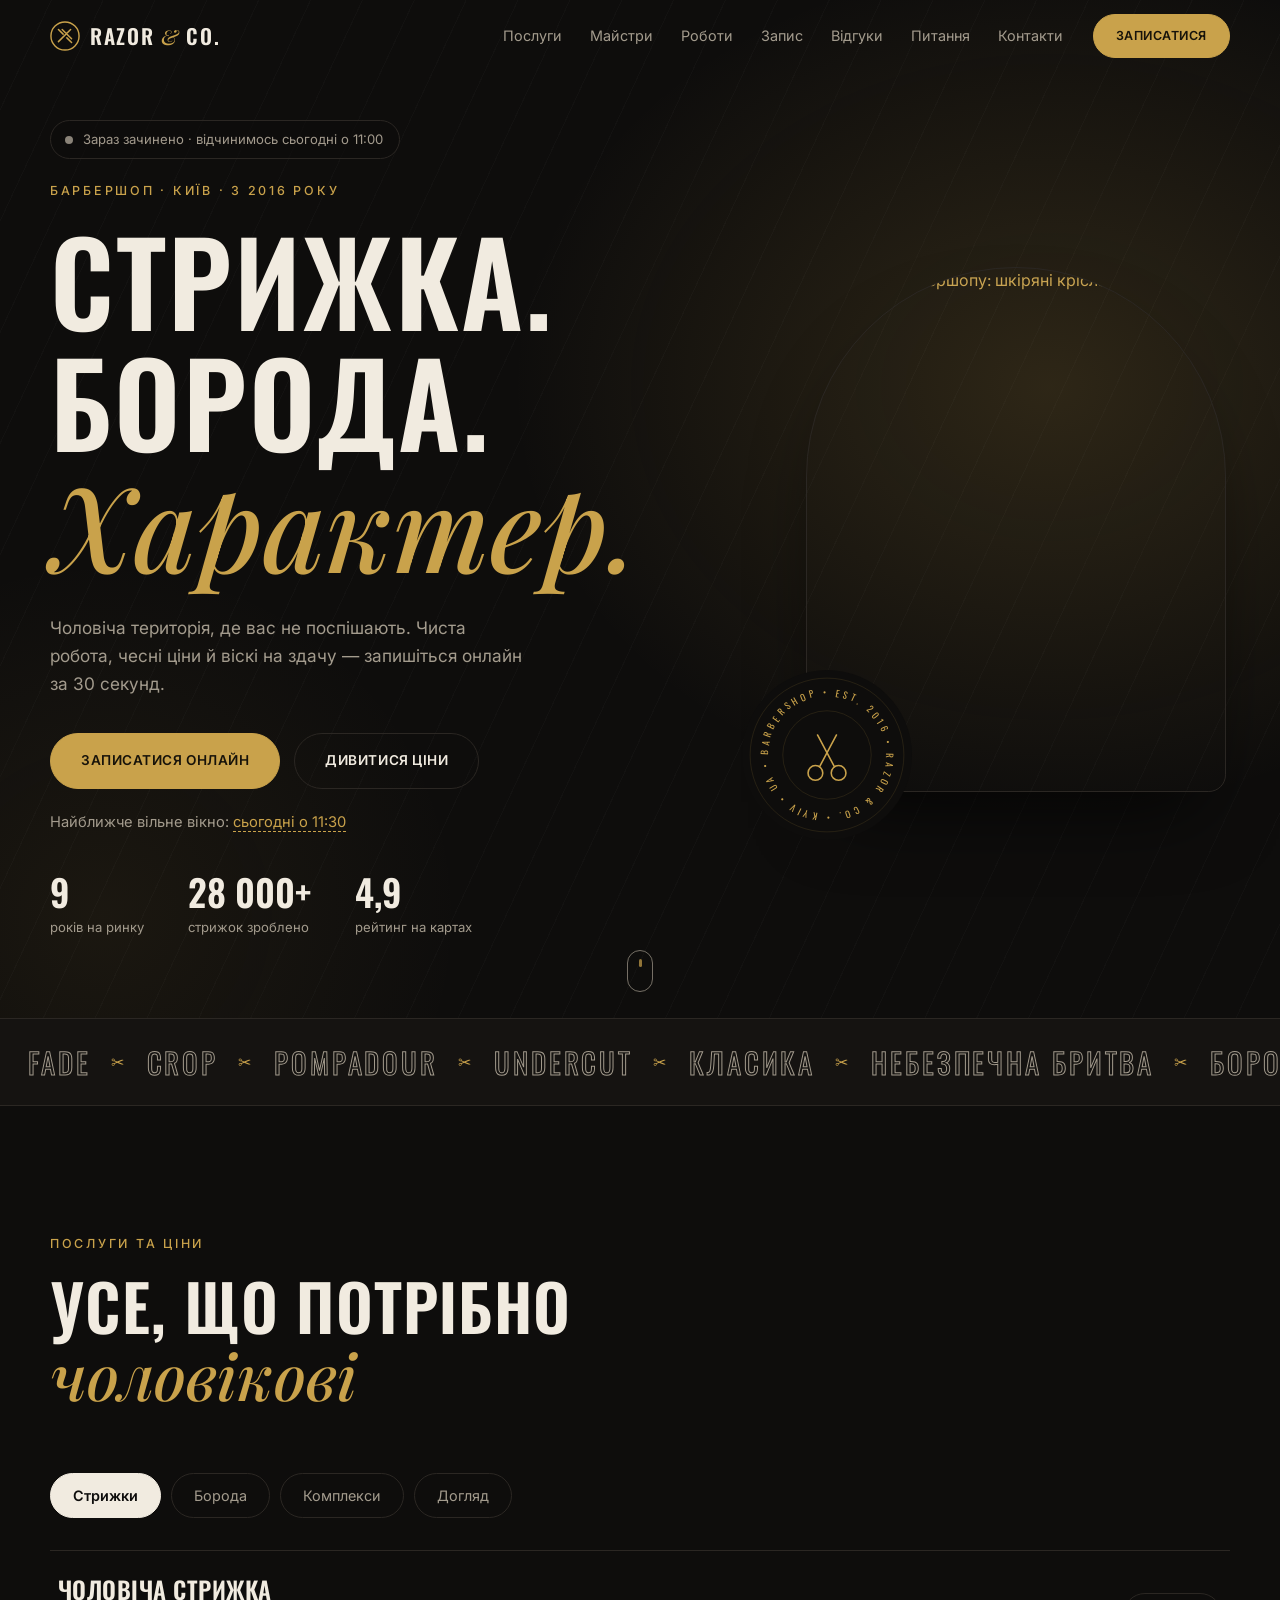
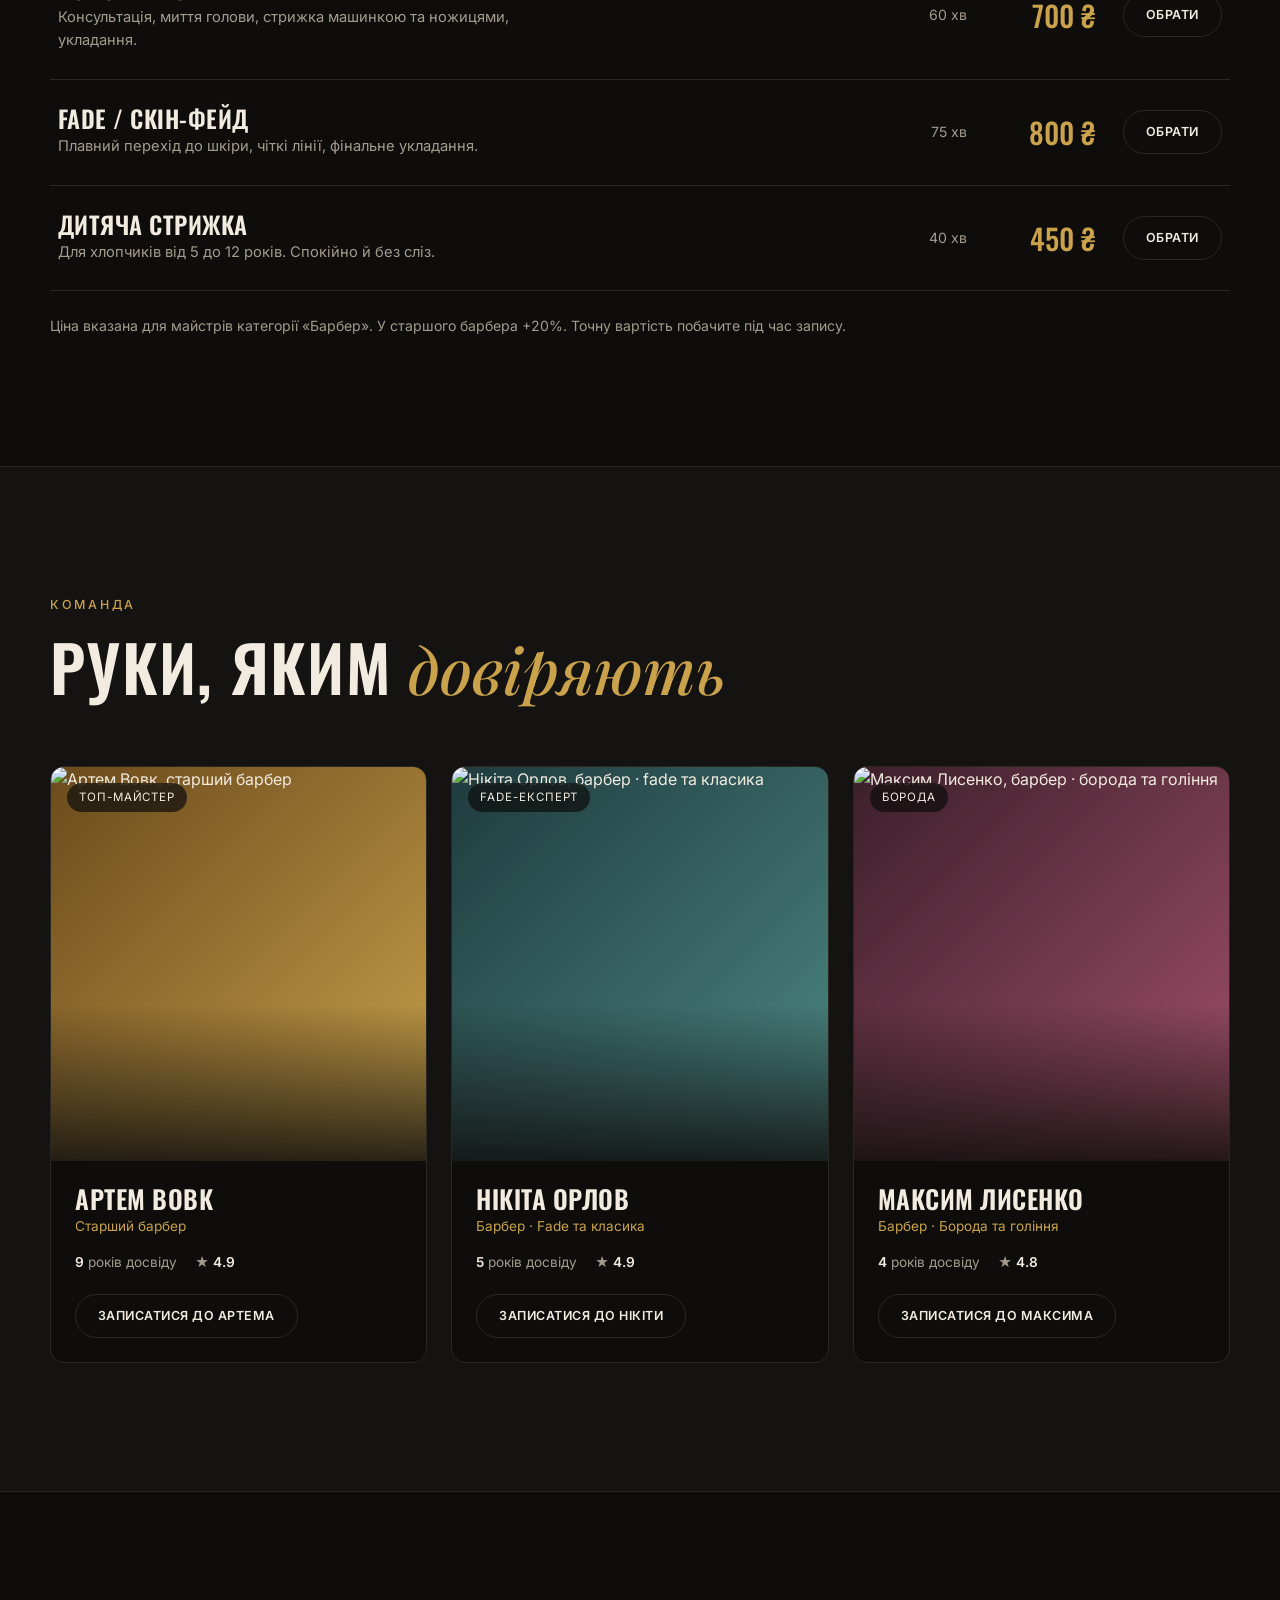
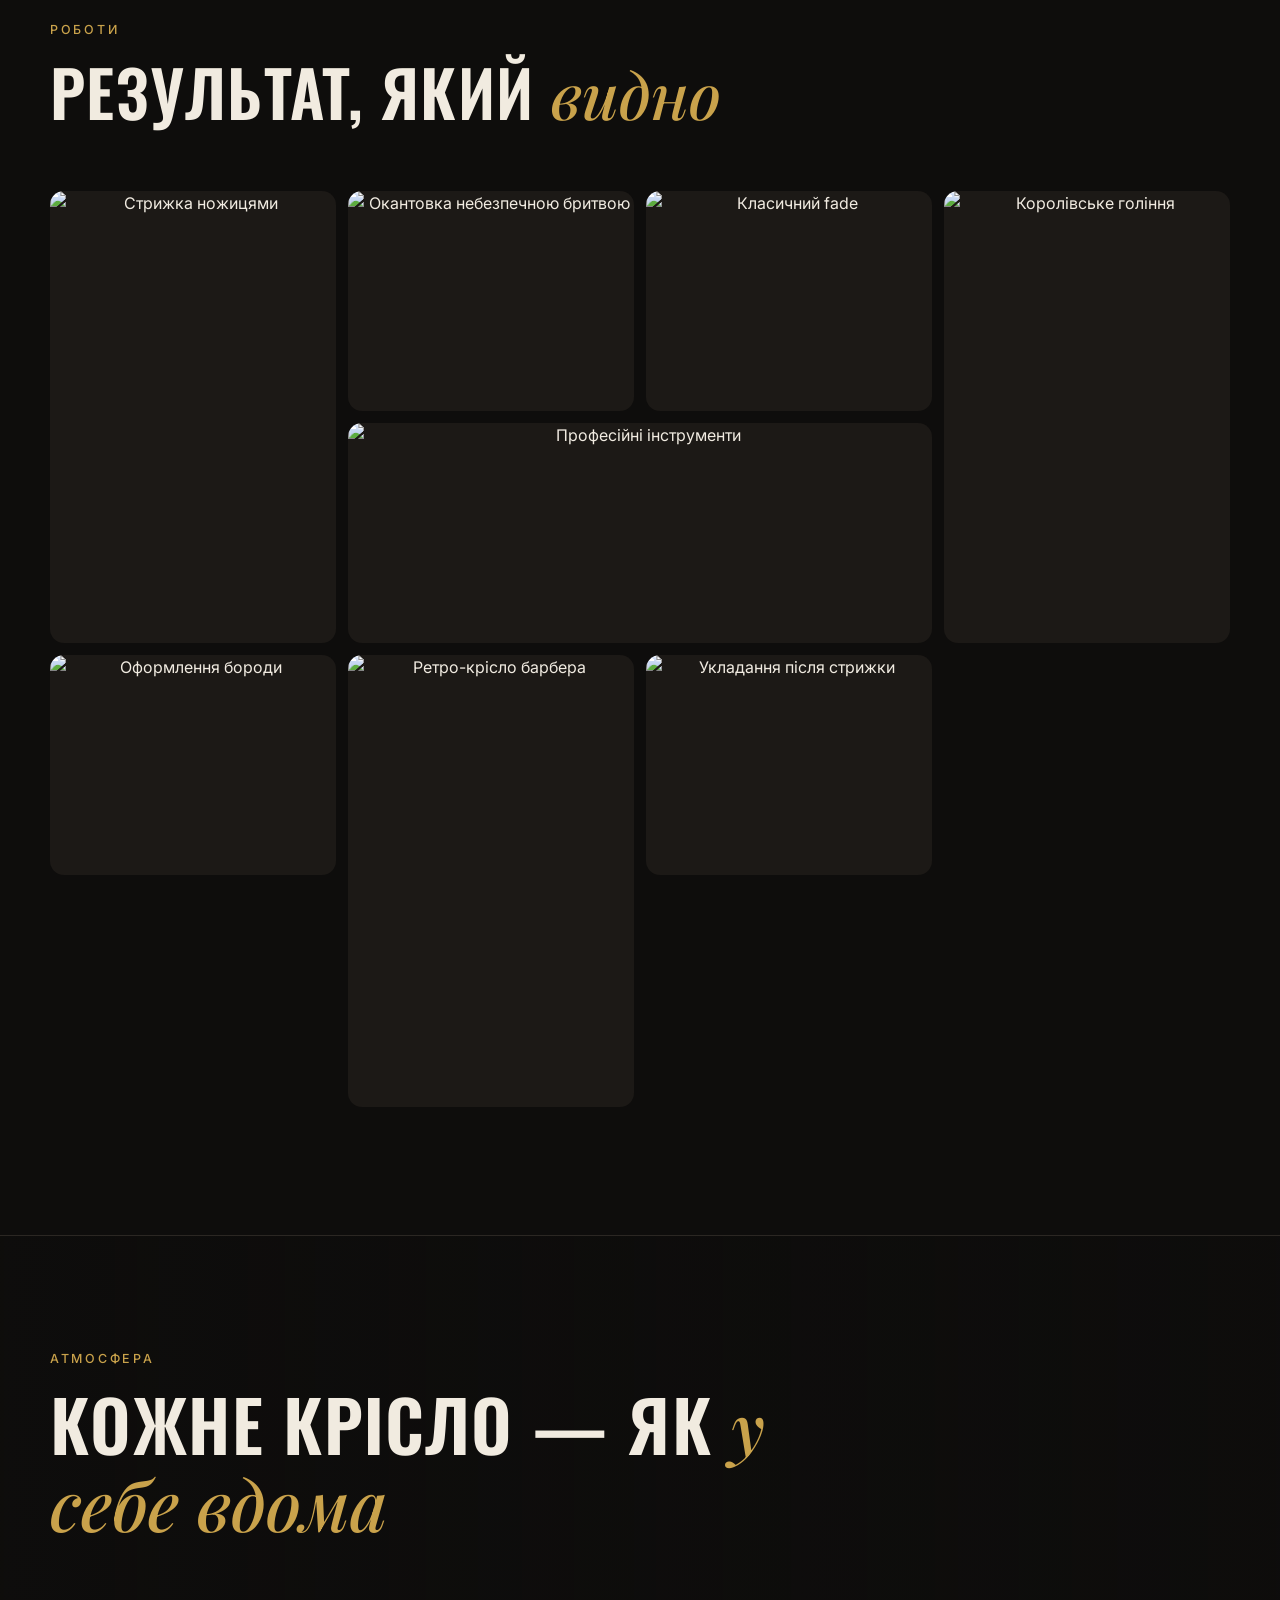
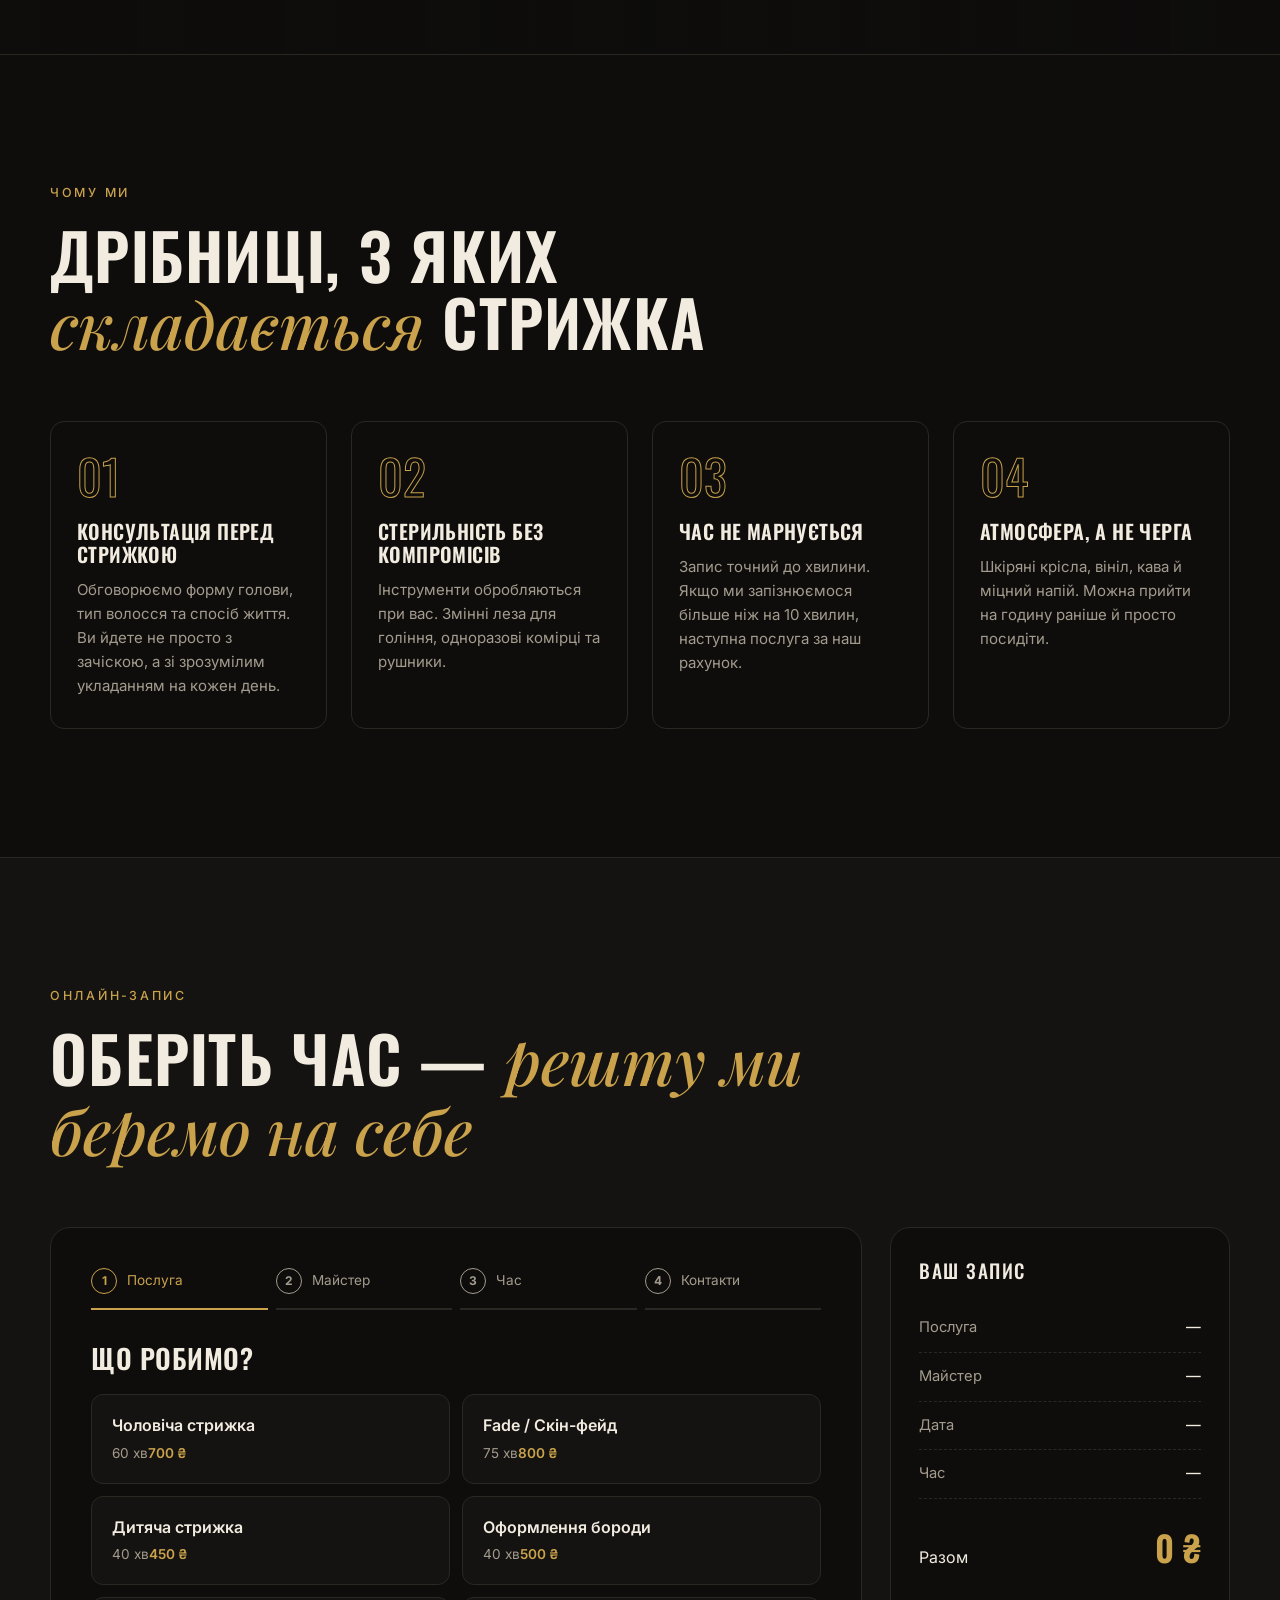
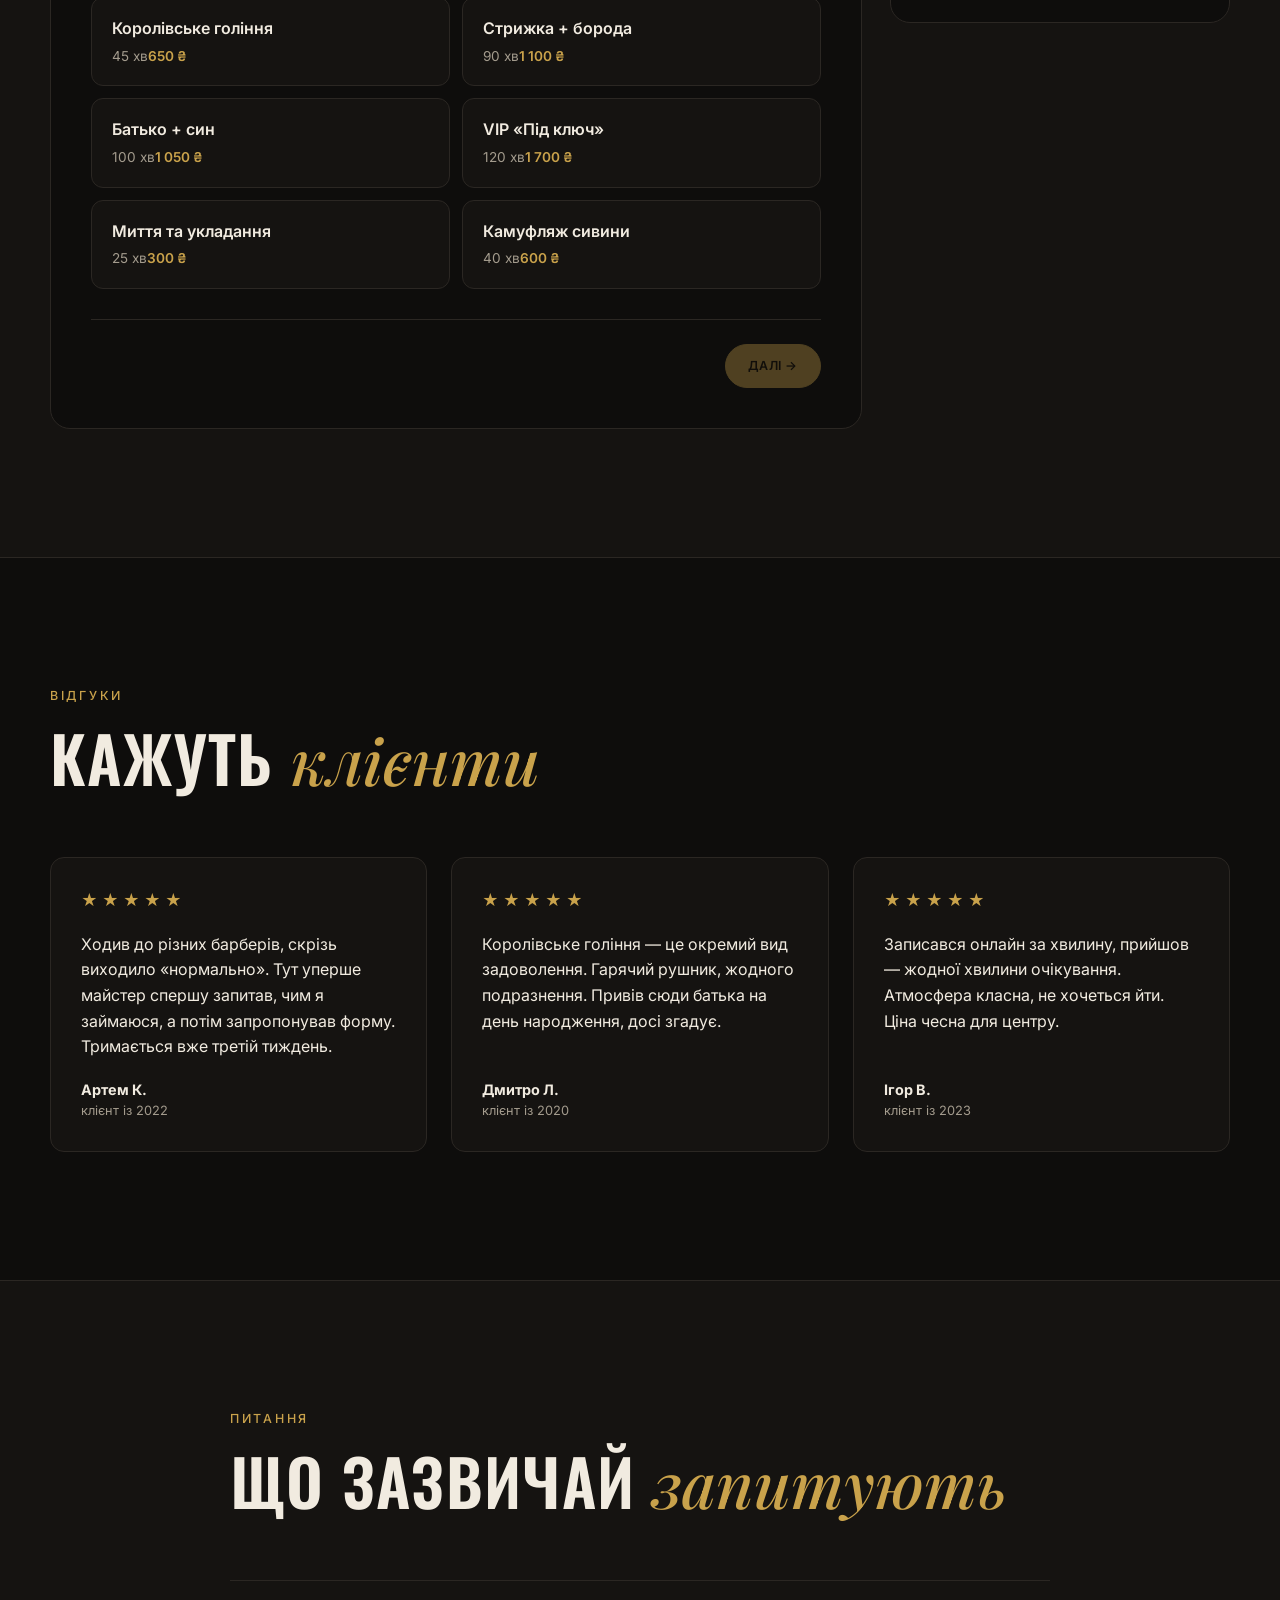
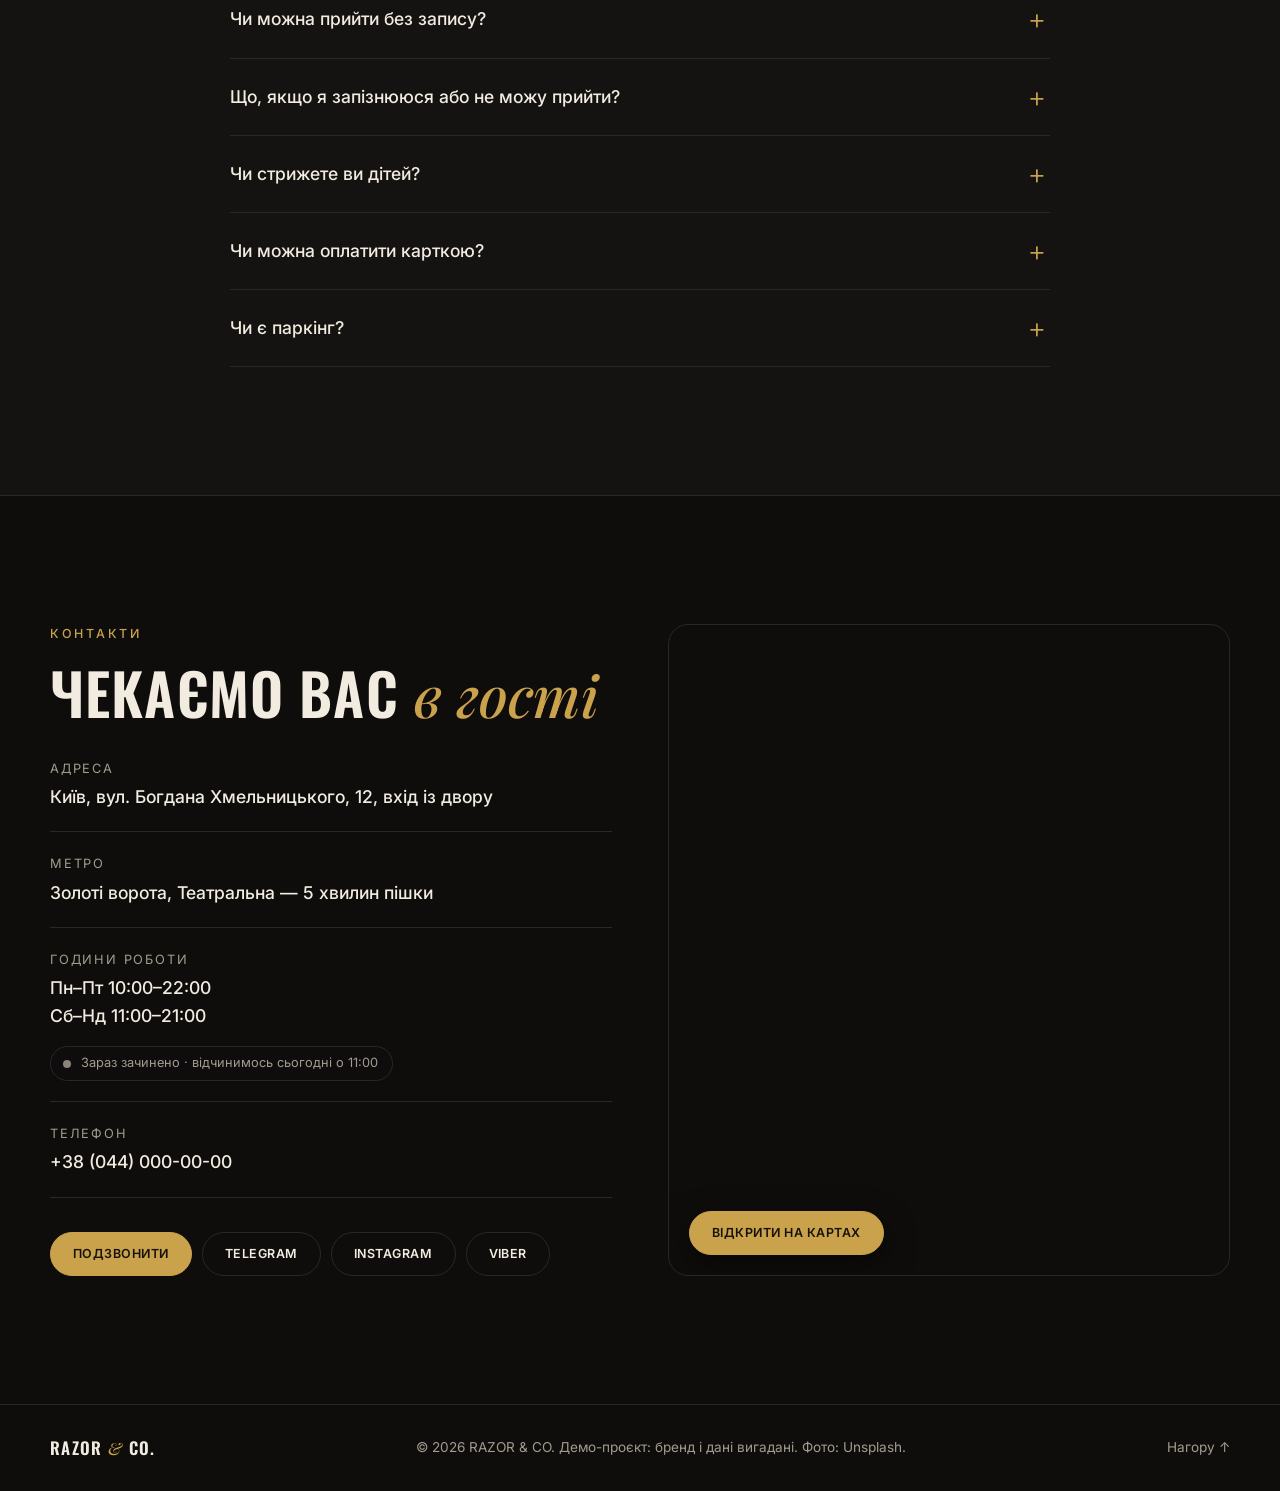
==== commit 5c2369b8: "Add photos, live open-now status, gallery lightbox, call button and map - Unsplash photos for hero, " ====
--- a/barbershop/index.html
+++ b/barbershop/index.html
@@ -6,6 +6,28 @@
   <title>RAZOR & CO. — барбершоп у центрі Києва</title>
   <meta name="description" content="Барбершоп RAZOR & CO.: чоловічі стрижки, оформлення бороди, королівське гоління. Онлайн-запис за 30 секунд.">
   <meta name="theme-color" content="#0e0d0c">
+  <meta property="og:type" content="website">
+  <meta property="og:locale" content="uk_UA">
+  <meta property="og:title" content="RAZOR & CO. — барбершоп у центрі Києва">
+  <meta property="og:description" content="Чоловічі стрижки, борода, королівське гоління. Онлайн-запис за 30 секунд.">
+  <meta property="og:image" content="https://images.unsplash.com/photo-1585747860715-2ba37e788b70?auto=format&fit=crop&w=1200&h=630&q=75">
+  <meta name="twitter:card" content="summary_large_image">
+  <link rel="preconnect" href="https://images.unsplash.com" crossorigin>
+  <script type="application/ld+json">
+  {
+    "@context": "https://schema.org",
+    "@type": "BarberShop",
+    "name": "RAZOR & CO.",
+    "image": "https://images.unsplash.com/photo-1585747860715-2ba37e788b70?auto=format&fit=crop&w=1200&q=75",
+    "telephone": "+380440000000",
+    "priceRange": "₴₴",
+    "address": { "@type": "PostalAddress", "streetAddress": "вул. Богдана Хмельницького, 12", "addressLocality": "Київ", "addressCountry": "UA" },
+    "openingHoursSpecification": [
+      { "@type": "OpeningHoursSpecification", "dayOfWeek": ["Monday", "Tuesday", "Wednesday", "Thursday", "Friday"], "opens": "10:00", "closes": "22:00" },
+      { "@type": "OpeningHoursSpecification", "dayOfWeek": ["Saturday", "Sunday"], "opens": "11:00", "closes": "21:00" }
+    ]
+  }
+  </script>
   <link rel="icon" href="data:image/svg+xml,<svg xmlns='http://www.w3.org/2000/svg' viewBox='0 0 64 64'><rect width='64' height='64' rx='14' fill='%230e0d0c'/><text x='32' y='44' font-size='34' font-family='Georgia' font-weight='700' text-anchor='middle' fill='%23c9a24b'>R</text></svg>">
   <link rel="preconnect" href="https://fonts.googleapis.com">
   <link rel="preconnect" href="https://fonts.gstatic.com" crossorigin>
@@ -24,12 +46,16 @@
     <nav class="nav" id="nav" aria-label="Основне меню">
       <a href="#services">Послуги</a>
       <a href="#masters">Майстри</a>
+      <a href="#gallery">Роботи</a>
       <a href="#booking">Запис</a>
       <a href="#reviews">Відгуки</a>
       <a href="#faq">Питання</a>
       <a href="#contacts">Контакти</a>
     </nav>
     <a href="#booking" class="btn btn--small header__cta">Записатися</a>
+    <a class="header__call" href="tel:+380440000000" aria-label="Подзвонити">
+      <svg viewBox="0 0 24 24" width="20" height="20" fill="none" stroke="currentColor" stroke-width="1.8" stroke-linecap="round" stroke-linejoin="round" aria-hidden="true"><path d="M22 16.92v3a2 2 0 0 1-2.18 2 19.79 19.79 0 0 1-8.63-3.07 19.5 19.5 0 0 1-6-6 19.79 19.79 0 0 1-3.07-8.67A2 2 0 0 1 4.11 2h3a2 2 0 0 1 2 1.72c.13.96.36 1.9.7 2.81a2 2 0 0 1-.45 2.11L8.09 9.91a16 16 0 0 0 6 6l1.27-1.27a2 2 0 0 1 2.11-.45c.91.34 1.85.57 2.81.7A2 2 0 0 1 22 16.92z"/></svg>
+    </a>
     <button class="burger" id="burger" aria-label="Відкрити меню" aria-expanded="false"><span></span><span></span></button>
   </div>
 </header>
@@ -41,6 +67,7 @@
     <div class="hero__bg" aria-hidden="true"></div>
     <div class="container hero__inner">
       <div class="hero__text">
+        <p class="status reveal" aria-live="polite"><i class="dot" aria-hidden="true"></i><span data-live-status>Перевіряємо графік…</span></p>
         <p class="eyebrow reveal">Барбершоп · Київ · з 2016 року</p>
         <h1 class="reveal">
           Стрижка.<br>
@@ -52,6 +79,7 @@
           <a href="#booking" class="btn">Записатися онлайн</a>
           <a href="#services" class="btn btn--ghost">Дивитися ціни</a>
         </div>
+        <p class="next-slot reveal">Найближче вільне вікно: <a href="#booking" data-next-slot>…</a></p>
         <ul class="hero__stats reveal">
           <li><b data-count="9">0</b><span>років на ринку</span></li>
           <li><b data-count="28000" data-plus>0</b><span>стрижок зроблено</span></li>
@@ -59,8 +87,11 @@
         </ul>
       </div>
 
-      <div class="hero__art reveal" aria-hidden="true">
-        <svg class="badge" viewBox="0 0 300 300">
+      <div class="hero__art reveal">
+        <figure class="hero__photo">
+          <img src="https://images.unsplash.com/photo-1585747860715-2ba37e788b70?auto=format&fit=crop&w=900&q=75" alt="Інтер'єр барбершопу: шкіряні крісла біля цегляної стіни" width="900" height="1100" fetchpriority="high">
+        </figure>
+        <svg class="badge" viewBox="0 0 300 300" aria-hidden="true">
           <defs>
             <path id="circ" d="M150,150 m-112,0 a112,112 0 1,1 224,0 a112,112 0 1,1 -224,0"/>
           </defs>
@@ -106,6 +137,30 @@
         <h2>Руки, яким <em>довіряють</em></h2>
       </header>
       <div class="masters" id="mastersGrid"></div>
+    </div>
+  </section>
+
+  <!-- GALLERY -->
+  <section class="section" id="gallery">
+    <div class="container">
+      <header class="section__head reveal">
+        <p class="eyebrow">Роботи</p>
+        <h2>Результат, який <em>видно</em></h2>
+      </header>
+      <div class="gallery" id="gallery-grid"></div>
+      <div class="compare-wrap" id="compareWrap" hidden>
+        <h3 class="compare-title">До і після</h3>
+        <div class="compares" id="compares"></div>
+      </div>
+    </div>
+  </section>
+
+  <!-- ATMOSPHERE BAND -->
+  <section class="band" aria-label="Атмосфера барбершопу">
+    <div class="band__img" role="img" aria-label="Шкіряні барберські крісла та дзеркала"></div>
+    <div class="container band__text reveal">
+      <p class="eyebrow">Атмосфера</p>
+      <h2>Кожне крісло — як <em>у себе вдома</em></h2>
     </div>
   </section>
 
@@ -296,32 +351,18 @@
         <ul class="contact-list">
           <li><span>Адреса</span><b>Київ, вул. Богдана Хмельницького, 12, вхід із двору</b></li>
           <li><span>Метро</span><b>Золоті ворота, Театральна — 5 хвилин пішки</b></li>
-          <li><span>Години роботи</span><b>Пн–Пт 10:00–22:00<br>Сб–Нд 11:00–21:00</b></li>
+          <li><span>Години роботи</span><b>Пн–Пт 10:00–22:00<br>Сб–Нд 11:00–21:00</b><p class="status status--sm"><i class="dot" aria-hidden="true"></i><span data-live-status></span></p></li>
           <li><span>Телефон</span><b><a href="tel:+380440000000">+38 (044) 000-00-00</a></b></li>
         </ul>
         <div class="socials">
+          <a href="tel:+380440000000" class="btn btn--small">Подзвонити</a>
           <a href="#" class="btn btn--ghost btn--small">Telegram</a>
           <a href="#" class="btn btn--ghost btn--small">Instagram</a>
           <a href="#" class="btn btn--ghost btn--small">Viber</a>
         </div>
       </div>
-      <div class="map reveal" aria-hidden="true">
-        <svg viewBox="0 0 500 420" preserveAspectRatio="xMidYMid slice">
-          <rect width="500" height="420" fill="#161412"/>
-          <g stroke="#2a2622" stroke-width="14" fill="none" stroke-linecap="round">
-            <path d="M-10 90 260 130 520 70"/>
-            <path d="M80 -10 150 200 110 430"/>
-            <path d="M-10 300 240 260 520 330"/>
-            <path d="M330 -10 300 210 390 430"/>
-          </g>
-          <g stroke="#201d1a" stroke-width="6" fill="none" stroke-linecap="round">
-            <path d="M-10 190 520 200"/><path d="M220 -10 210 430"/><path d="M420 -10 460 430"/>
-          </g>
-          <circle cx="262" cy="212" r="46" fill="#c9a24b" fill-opacity=".14"/>
-          <circle cx="262" cy="212" r="22" fill="#c9a24b" fill-opacity=".25" class="pulse"/>
-          <path d="M262 190c-11 0-19 8-19 19 0 14 19 33 19 33s19-19 19-33c0-11-8-19-19-19Z" fill="#c9a24b"/>
-          <circle cx="262" cy="209" r="7" fill="#0e0d0c"/>
-        </svg>
+      <div class="map reveal">
+        <iframe title="Карта: Київ, вул. Богдана Хмельницького, 12" loading="lazy" referrerpolicy="no-referrer-when-downgrade" src="https://www.google.com/maps?q=%D0%9A%D0%B8%D1%97%D0%B2%2C+%D0%B2%D1%83%D0%BB.+%D0%91%D0%BE%D0%B3%D0%B4%D0%B0%D0%BD%D0%B0+%D0%A5%D0%BC%D0%B5%D0%BB%D1%8C%D0%BD%D0%B8%D1%86%D1%8C%D0%BA%D0%BE%D0%B3%D0%BE+12&hl=uk&z=16&output=embed"></iframe>
         <a class="map__btn btn btn--small" target="_blank" rel="noopener" href="https://www.google.com/maps/search/?api=1&query=%D0%9A%D0%B8%D1%97%D0%B2%2C+%D0%B2%D1%83%D0%BB.+%D0%91%D0%BE%D0%B3%D0%B4%D0%B0%D0%BD%D0%B0+%D0%A5%D0%BC%D0%B5%D0%BB%D1%8C%D0%BD%D0%B8%D1%86%D1%8C%D0%BA%D0%BE%D0%B3%D0%BE+12">Відкрити на картах</a>
       </div>
     </div>
@@ -331,11 +372,19 @@
 <footer class="footer">
   <div class="container footer__inner">
     <span class="logo logo--sm"><span>RAZOR <i>&</i> CO.</span></span>
-    <p>© <span id="year"></span> RAZOR & CO. Демо-проєкт: бренд і дані вигадані.</p>
+    <p>© <span id="year"></span> RAZOR & CO. Демо-проєкт: бренд і дані вигадані. Фото: <a href="https://unsplash.com" target="_blank" rel="noopener">Unsplash</a>.</p>
     <a href="#top">Нагору ↑</a>
   </div>
 </footer>
 
+<dialog class="lightbox" id="lightbox" aria-label="Перегляд фото">
+  <button class="lightbox__close" id="lbClose" aria-label="Закрити">×</button>
+  <button class="lightbox__nav lightbox__nav--prev" id="lbPrev" aria-label="Попереднє фото">‹</button>
+  <img id="lbImg" alt="">
+  <button class="lightbox__nav lightbox__nav--next" id="lbNext" aria-label="Наступне фото">›</button>
+  <p class="lightbox__cap" id="lbCap"></p>
+</dialog>
+
 <script src="js/main.js"></script>
 </body>
 </html>
--- a/barbershop/css/style.css
+++ b/barbershop/css/style.css
@@ -56,6 +56,8 @@
 .btn--full { width: 100%; }
 
 /* ---------- Header ---------- */
+.header__call { display: none; width: 44px; height: 44px; border: 1px solid var(--line); border-radius: 50%; place-items: center; color: var(--gold); transition: border-color .25s; }
+.header__call:hover { border-color: var(--gold); }
 .header { position: fixed; inset: 0 0 auto 0; z-index: 50; transition: background .3s, backdrop-filter .3s, border-color .3s; border-bottom: 1px solid transparent; }
 .header.is-scrolled { background: rgba(14, 13, 12, .82); backdrop-filter: blur(14px); border-color: var(--line); }
 .header__inner { display: flex; align-items: center; gap: 30px; height: 72px; }
@@ -94,8 +96,21 @@
 .hero__stats b { font-family: var(--ff-head); font-size: 2.3rem; font-weight: 600; color: var(--text); line-height: 1; }
 .hero__stats span { font-size: .82rem; color: var(--muted); margin-top: 6px; }
 
-.hero__art { display: grid; place-items: center; color: var(--gold); }
-.badge { width: min(420px, 100%); animation: spin 28s linear infinite; }
+.hero__art { position: relative; color: var(--gold); justify-self: center; width: min(420px, 100%); }
+.hero__photo { margin: 0; aspect-ratio: 4 / 5; border-radius: 220px 220px 18px 18px; overflow: hidden; border: 1px solid var(--line); box-shadow: 0 40px 80px -30px rgba(0, 0, 0, .8); }
+.hero__photo img { width: 100%; height: 100%; object-fit: cover; filter: saturate(.9) contrast(1.05); transition: transform 1.2s var(--ease); }
+.hero__art:hover .hero__photo img { transform: scale(1.05); }
+.badge { position: absolute; left: -64px; bottom: -48px; width: 170px; padding: 6px; border-radius: 50%; background: var(--bg); animation: spin 28s linear infinite; }
+
+.status { display: inline-flex; align-items: center; gap: 10px; padding: 8px 16px 8px 14px; border: 1px solid var(--line); border-radius: 999px; font-size: .82rem; color: var(--muted); background: rgba(14, 13, 12, .6); margin-bottom: 22px; }
+.status--sm { margin: 12px 0 0; padding: 6px 14px 6px 12px; font-size: .8rem; }
+.dot { width: 8px; height: 8px; border-radius: 50%; background: #8a8378; flex: none; }
+.status.is-open { color: var(--text); }
+.status.is-open .dot { background: #4cc46b; box-shadow: 0 0 0 0 rgba(76, 196, 107, .6); animation: live 2s ease-out infinite; }
+@keyframes live { 0% { box-shadow: 0 0 0 0 rgba(76, 196, 107, .55); } 100% { box-shadow: 0 0 0 10px rgba(76, 196, 107, 0); } }
+.next-slot { color: var(--muted); font-size: .92rem; margin: -34px 0 40px; }
+.next-slot a { color: var(--gold); border-bottom: 1px dashed currentColor; }
+.next-slot a:hover { color: var(--gold-2); }
 .badge__text { font-family: var(--ff-head); font-size: 17.5px; letter-spacing: .14em; fill: currentColor; }
 .badge__icon { transform-origin: 150px 150px; animation: spin 28s linear infinite reverse; }
 @keyframes spin { to { transform: rotate(360deg); } }
@@ -136,11 +151,10 @@
 .masters { display: grid; grid-template-columns: repeat(3, 1fr); gap: 24px; }
 .master { background: var(--bg); border: 1px solid var(--line); border-radius: var(--radius); overflow: hidden; transition: transform .4s var(--ease), border-color .3s; }
 .master:hover { transform: translateY(-6px); border-color: var(--gold); }
-.master__photo { aspect-ratio: 4/4.2; position: relative; display: grid; place-items: center; overflow: hidden; }
-.master__photo::before { content: ''; position: absolute; inset: 0; background: var(--grad); }
-.master__photo::after { content: ''; position: absolute; inset: 0; background: repeating-linear-gradient(115deg, transparent 0 22px, rgba(255, 255, 255, .04) 22px 23px); }
-.master__mono { position: relative; z-index: 1; font-family: var(--ff-head); font-size: 8rem; font-weight: 600; color: rgba(255, 255, 255, .92); line-height: 1; transition: transform .6s var(--ease); }
-.master:hover .master__mono { transform: scale(1.08); }
+.master__photo { aspect-ratio: 4/4.2; position: relative; overflow: hidden; background: var(--grad); }
+.master__photo img { position: absolute; inset: 0; width: 100%; height: 100%; object-fit: cover; transition: transform .8s var(--ease); }
+.master__photo::after { content: ''; position: absolute; inset: auto 0 0 0; height: 40%; background: linear-gradient(to top, rgba(14, 13, 12, .85), transparent); pointer-events: none; }
+.master:hover .master__photo img { transform: scale(1.06); }
 .master__badge { position: absolute; z-index: 2; top: 16px; left: 16px; padding: 5px 12px; border-radius: 999px; background: rgba(14, 13, 12, .7); backdrop-filter: blur(6px); font-size: .72rem; letter-spacing: .08em; text-transform: uppercase; }
 .master__body { padding: 24px; }
 .master__body h3 { font-size: 1.6rem; margin-bottom: 4px; }
@@ -254,12 +268,58 @@
 .contact-list span { color: var(--muted); font-size: .8rem; text-transform: uppercase; letter-spacing: .14em; }
 .contact-list b { font-weight: 500; font-size: 1.1rem; }
 .contact-list a:hover { color: var(--gold); }
+.contact-list .status { justify-self: start; }
+.contact-list .status span { text-transform: none; letter-spacing: 0; font-size: inherit; color: inherit; }
 .socials { display: flex; flex-wrap: wrap; gap: 10px; }
 .map { position: relative; border-radius: 20px; overflow: hidden; border: 1px solid var(--line); min-height: 380px; }
-.map svg { position: absolute; inset: 0; width: 100%; height: 100%; }
-.map__btn { position: absolute; left: 20px; bottom: 20px; }
-.pulse { transform-origin: 262px 212px; animation: pulse 2.2s ease-out infinite; }
-@keyframes pulse { 0% { transform: scale(.6); opacity: 1; } 100% { transform: scale(2.2); opacity: 0; } }
+.map iframe { position: absolute; inset: 0; width: 100%; height: 100%; border: 0; filter: grayscale(1) invert(.92) contrast(.9) hue-rotate(180deg); }
+.map__btn { position: absolute; left: 20px; bottom: 20px; box-shadow: 0 10px 30px rgba(0, 0, 0, .5); }
+
+/* ---------- Gallery ---------- */
+.gallery { display: grid; grid-template-columns: repeat(4, 1fr); grid-auto-rows: 220px; grid-auto-flow: dense; gap: 12px; }
+.gallery__item { position: relative; padding: 0; border: 0; border-radius: var(--radius); overflow: hidden; background: var(--bg-3); cursor: zoom-in; }
+.gallery__item.g--tall { grid-row: span 2; }
+.gallery__item.g--wide { grid-column: span 2; }
+.gallery__item img { width: 100%; height: 100%; object-fit: cover; transition: transform .8s var(--ease), filter .4s; filter: saturate(.92); }
+.gallery__item::after { content: '+'; position: absolute; right: 14px; bottom: 14px; width: 40px; height: 40px; display: grid; place-items: center; border-radius: 50%; background: var(--gold); color: #17130a; font-size: 1.4rem; font-weight: 500; opacity: 0; transform: scale(.6); transition: all .3s var(--ease); }
+.gallery__item:hover img, .gallery__item:focus-visible img { transform: scale(1.07); filter: saturate(1.1); }
+.gallery__item:hover::after, .gallery__item:focus-visible::after { opacity: 1; transform: none; }
+.gallery__item:focus-visible { outline: 2px solid var(--gold); outline-offset: 2px; }
+
+/* ---------- Atmosphere band ---------- */
+.band { position: relative; min-height: 420px; display: grid; align-items: center; overflow: hidden; border-block: 1px solid var(--line); }
+.band__img { position: absolute; inset: 0; background: url('https://images.unsplash.com/photo-1773904215697-e6c21fc27ac2?auto=format&fit=crop&w=1800&q=70') center / cover; }
+.band__img::after { content: ''; position: absolute; inset: 0; background: linear-gradient(90deg, rgba(14, 13, 12, .92) 0%, rgba(14, 13, 12, .55) 55%, rgba(14, 13, 12, .25) 100%); }
+.band__text { position: relative; padding-block: 80px; }
+.band__text h2 { font-size: clamp(2.2rem, 5.5vw, 4.4rem); max-width: 720px; }
+
+/* ---------- Lightbox ---------- */
+.lightbox { width: 100%; height: 100%; max-width: none; max-height: none; margin: 0; padding: 0; border: 0; background: rgba(8, 7, 6, .94); color: var(--text); overflow: hidden; }
+.lightbox[open] { display: grid; place-items: center; animation: fadeUp .3s var(--ease); }
+.lightbox::backdrop { background: rgba(8, 7, 6, .9); }
+.lightbox img { max-width: min(92vw, 1200px); max-height: 82vh; border-radius: 10px; object-fit: contain; }
+.lightbox__cap { position: absolute; left: 0; right: 0; bottom: 22px; text-align: center; color: var(--muted); font-size: .88rem; }
+.lightbox__close, .lightbox__nav { position: absolute; width: 48px; height: 48px; border-radius: 50%; border: 1px solid var(--line); background: rgba(21, 19, 17, .85); color: var(--text); font-size: 1.8rem; line-height: 1; display: grid; place-items: center; transition: border-color .25s, color .25s; }
+.lightbox__close:hover, .lightbox__nav:hover { border-color: var(--gold); color: var(--gold); }
+.lightbox__close { top: 18px; right: 18px; }
+.lightbox__nav { top: 50%; transform: translateY(-50%); }
+.lightbox__nav--prev { left: 18px; }
+.lightbox__nav--next { right: 18px; }
+
+/* ---------- Before / After ---------- */
+.compare-wrap { margin-top: 70px; }
+.compare-title { font-size: 1.8rem; margin-bottom: 24px; }
+.compares { display: grid; grid-template-columns: repeat(auto-fit, minmax(300px, 1fr)); gap: 20px; }
+.compare { position: relative; margin: 0; aspect-ratio: 4 / 5; border-radius: var(--radius); overflow: hidden; background: var(--bg-3); user-select: none; }
+.compare img { position: absolute; inset: 0; width: 100%; height: 100%; object-fit: cover; }
+.compare__before { clip-path: inset(0 calc(100% - var(--pos)) 0 0); }
+.compare__handle { position: absolute; top: 0; bottom: 0; left: var(--pos); width: 2px; background: var(--gold); transform: translateX(-1px); pointer-events: none; }
+.compare__handle::after { content: '↔'; position: absolute; top: 50%; left: 50%; width: 44px; height: 44px; margin: -22px; border-radius: 50%; background: var(--gold); color: #17130a; display: grid; place-items: center; font-weight: 700; }
+.compare input { position: absolute; inset: 0; width: 100%; height: 100%; margin: 0; opacity: 0; cursor: ew-resize; }
+.compare__tag { position: absolute; top: 14px; padding: 4px 12px; border-radius: 999px; background: rgba(14, 13, 12, .75); font-size: .72rem; letter-spacing: .1em; text-transform: uppercase; pointer-events: none; }
+.compare__tag--l { left: 14px; }
+.compare__tag--r { right: 14px; }
+.compare figcaption { position: absolute; left: 0; right: 0; bottom: 0; padding: 18px 16px 14px; background: linear-gradient(to top, rgba(14, 13, 12, .85), transparent); font-size: .9rem; pointer-events: none; }
 
 /* ---------- Footer / FAB ---------- */
 .footer { border-top: 1px solid var(--line); padding: 30px 0; color: var(--muted); font-size: .85rem; }
@@ -273,7 +333,11 @@
 /* ---------- Responsive ---------- */
 @media (max-width: 1000px) {
   .hero__inner { grid-template-columns: 1fr; }
-  .hero__art { display: none; }
+  .scroll-hint { display: none; }
+  .hero__art { width: min(420px, 100%); justify-self: start; margin-top: 10px; }
+  .hero__photo { aspect-ratio: 4 / 3; border-radius: 120px 120px 18px 18px; }
+  .badge { left: auto; right: -10px; bottom: -36px; width: 120px; }
+  .gallery { grid-template-columns: repeat(2, 1fr); grid-auto-rows: 170px; }
   .masters, .reviews { grid-template-columns: 1fr; max-width: 520px; margin-inline: auto; }
   .features { grid-template-columns: 1fr 1fr; }
   .booking { grid-template-columns: 1fr; }
@@ -283,7 +347,12 @@
 
 @media (max-width: 800px) {
   .header__cta { display: none; }
-  .burger { display: block; margin-left: auto; }
+  .header__call { display: grid; margin-left: auto; }
+  .burger { display: block; }
+  .header__inner { gap: 12px; }
+  .lightbox__nav { top: auto; bottom: 18px; transform: none; }
+  .lightbox__cap { bottom: 78px; }
+  .lightbox img { max-height: 70vh; }
   .nav { position: fixed; inset: 72px 0 auto 0; flex-direction: column; gap: 0; background: rgba(14, 13, 12, .97); backdrop-filter: blur(14px); padding: 10px 20px 24px; border-bottom: 1px solid var(--line); transform: translateY(-130%); transition: transform .45s var(--ease); margin: 0; }
   .nav.is-open { transform: none; }
   .nav a { font-size: 1.2rem; padding: 16px 0; border-bottom: 1px solid var(--line); color: var(--text); }
@@ -301,7 +370,9 @@
   .steps li { justify-content: center; }
   .hero__stats { gap: 28px; }
   .hero__actions .btn { flex: 1 1 100%; }
-  .master__mono { font-size: 6rem; }
+  .gallery { gap: 8px; }
+  .lightbox__nav--prev { left: calc(50% - 64px); }
+  .lightbox__nav--next { right: calc(50% - 64px); }
 }
 
 @media (prefers-reduced-motion: reduce) {
